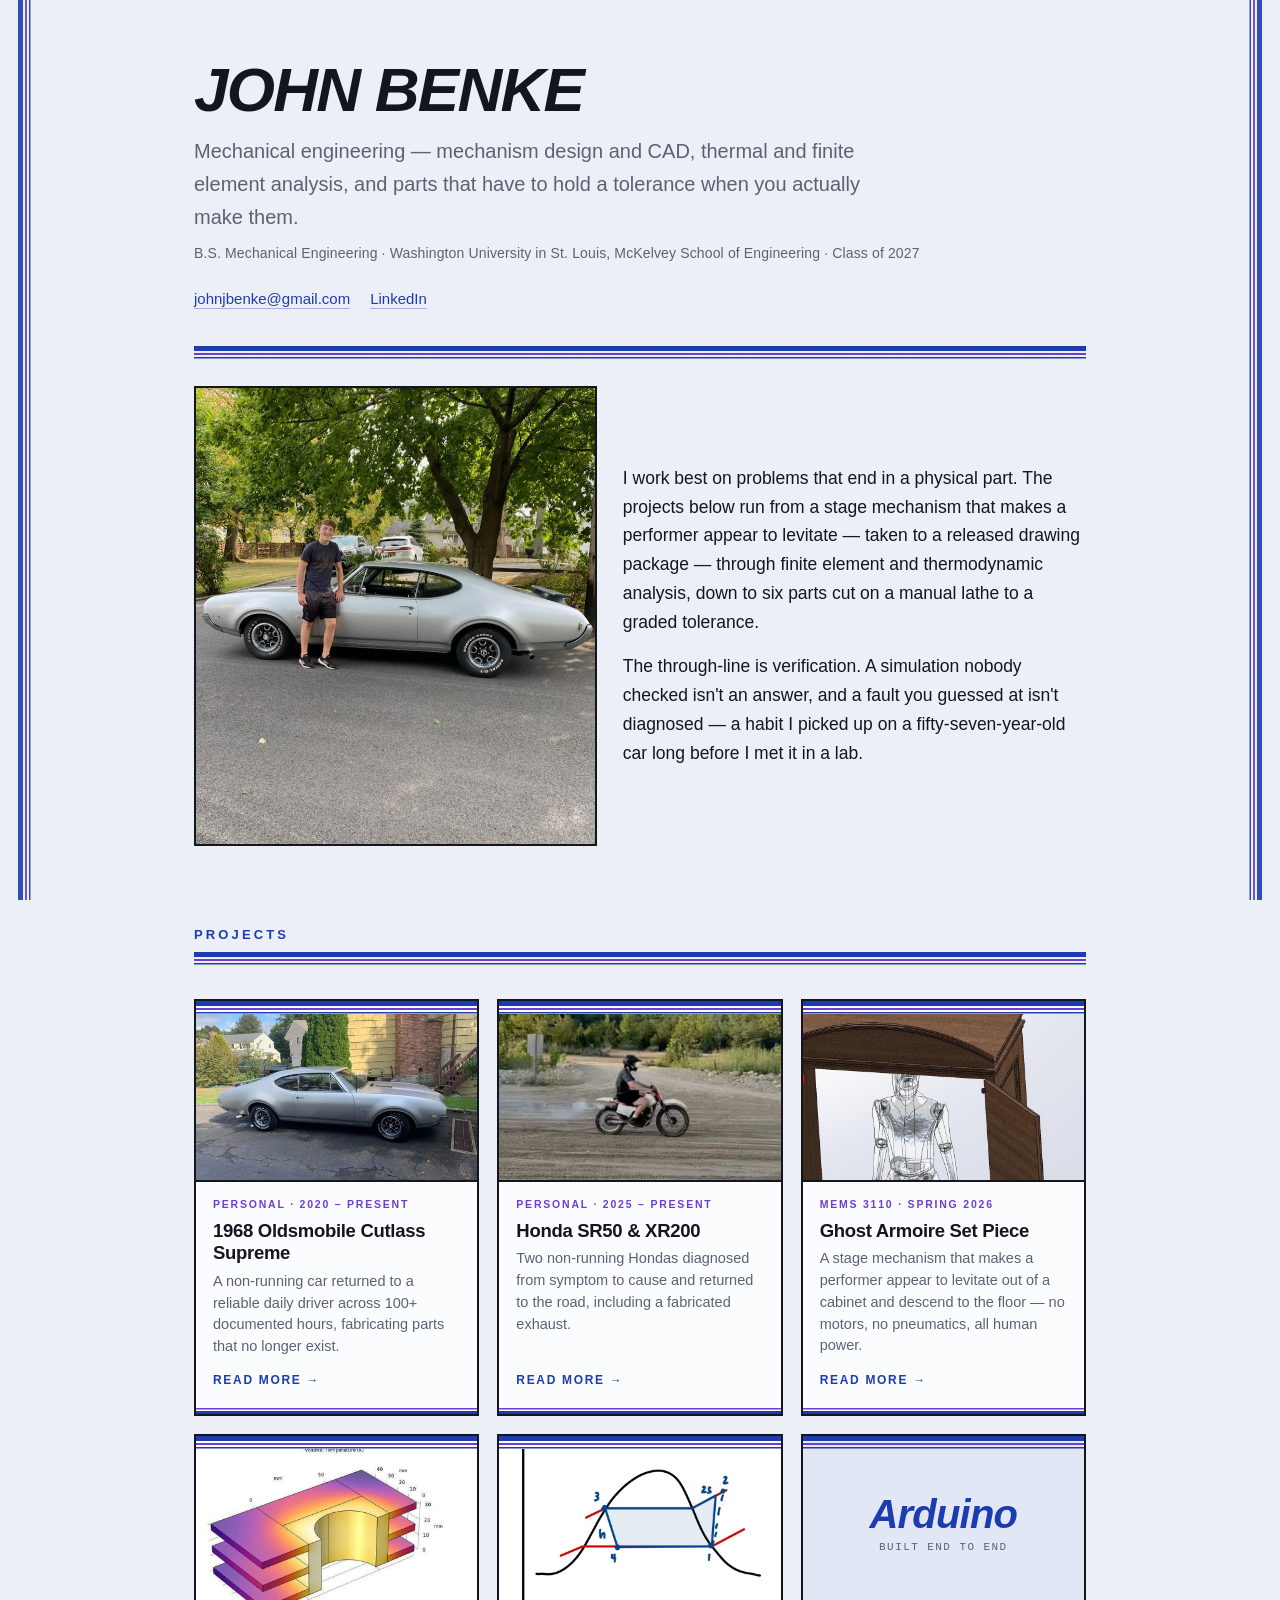
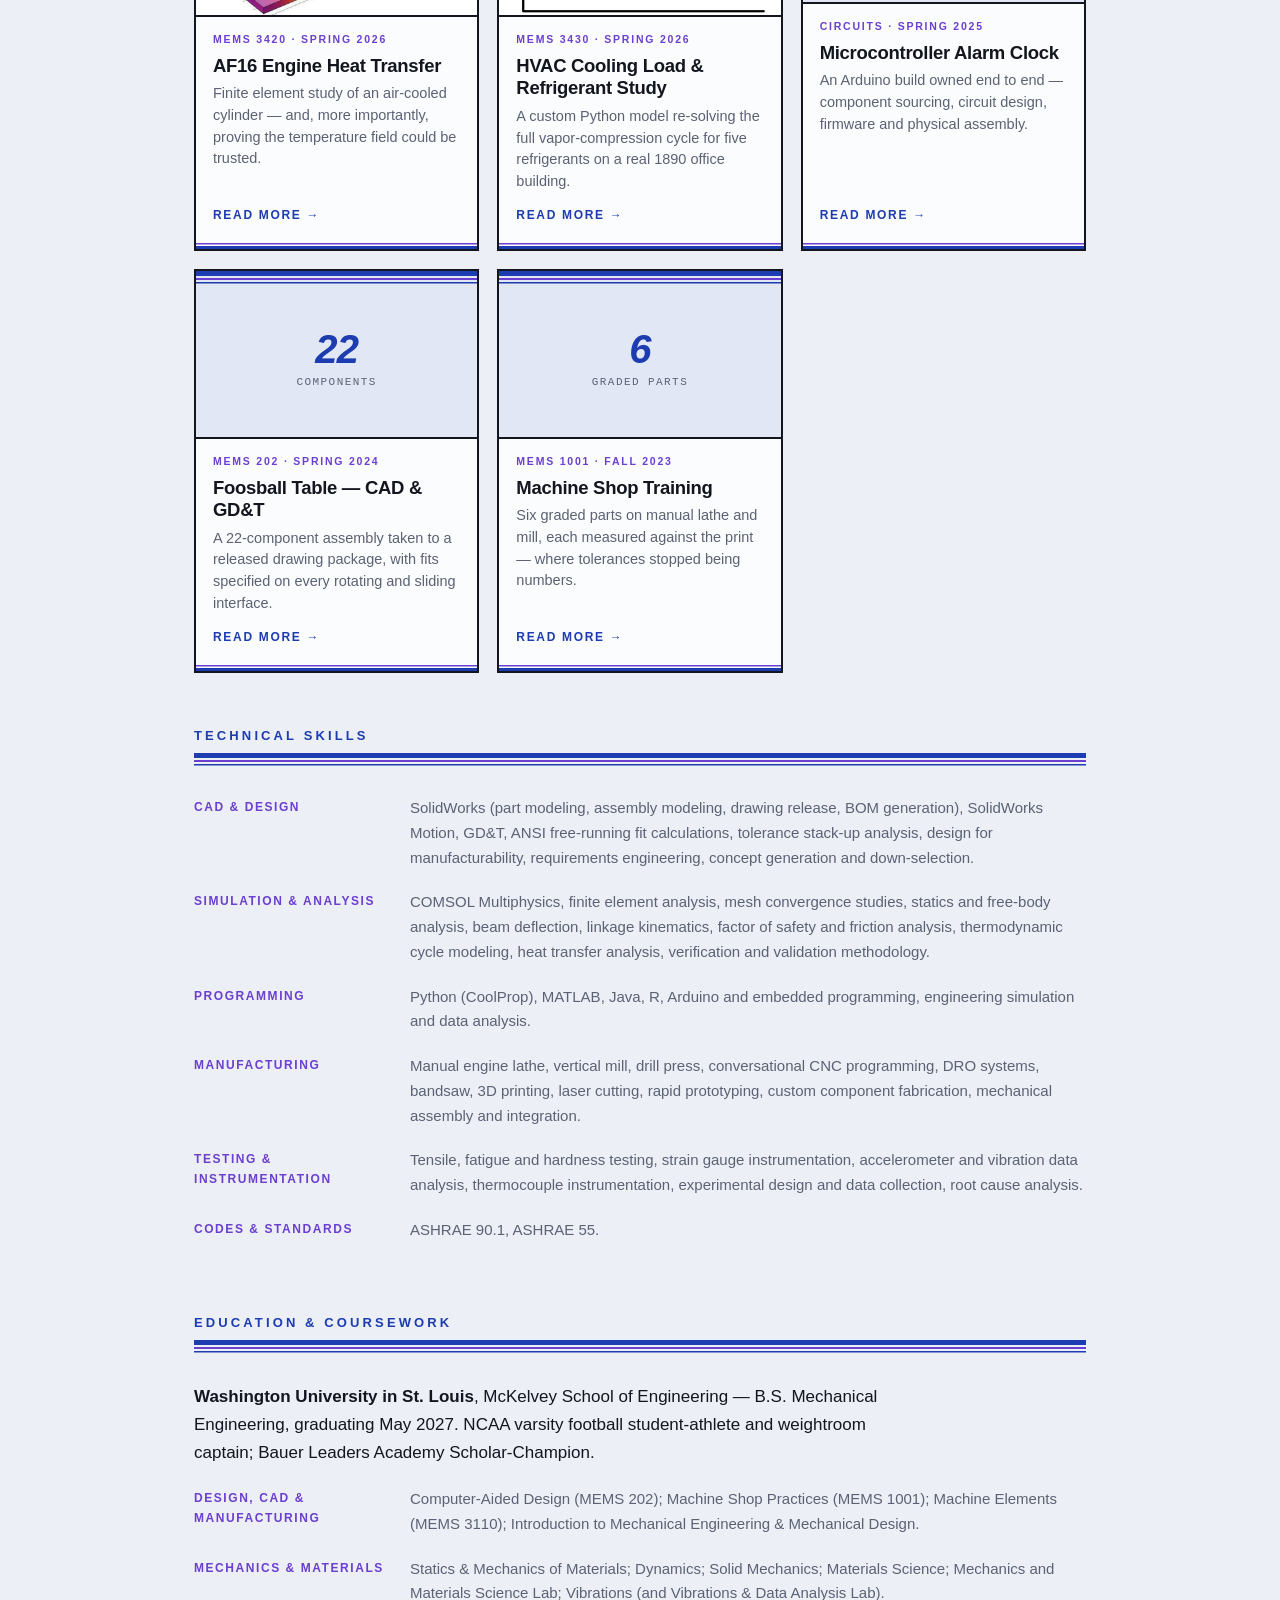
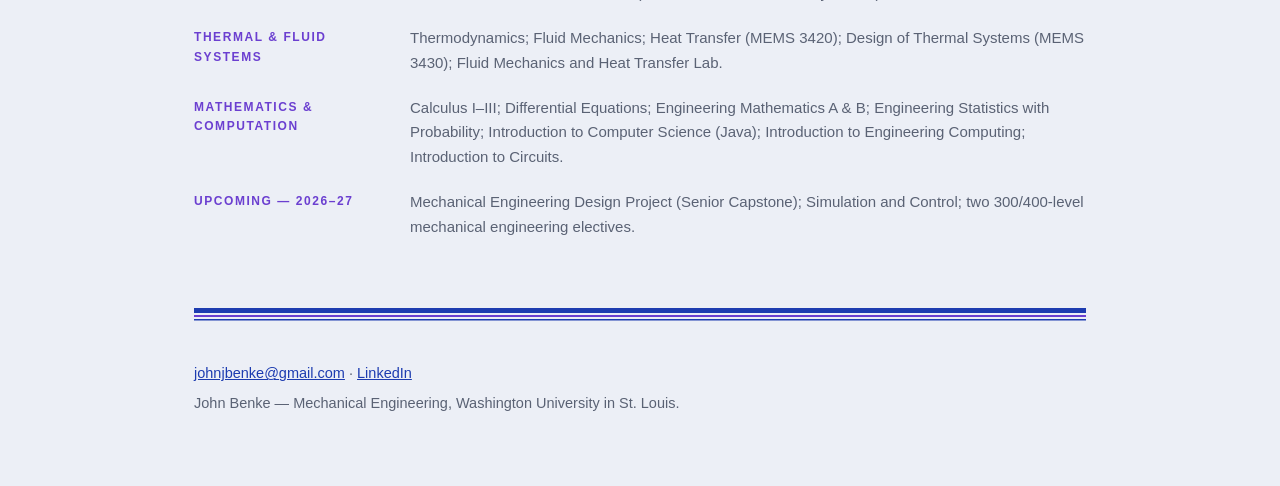
==== index.html @ d6e6c99c "More pinstriping Extends the coach line from a few dividers to the organising grammar of the whole p" ====
<!DOCTYPE html>
<html lang="en">
<head>
<meta charset="utf-8">
<meta name="viewport" content="width=device-width, initial-scale=1">
<title>John Benke — Mechanical Engineering Portfolio</title>
<meta name="description" content="Mechanical engineering portfolio of John Benke, Washington University in St. Louis '27 — mechanism design and SolidWorks, finite element and thermal analysis, machining, and vehicle restoration.">
<meta property="og:title" content="John Benke — Mechanical Engineering Portfolio">
<meta property="og:description" content="Mechanical engineering portfolio of John Benke, Washington University in St. Louis '27 — mechanism design and SolidWorks, finite element and thermal analysis, machining, and vehicle restoration.">
<meta property="og:type" content="website">
<meta property="og:url" content="https://johnbenke.github.io/">
<meta property="og:image" content="https://johnbenke.github.io/images/hero-cutlass.jpg">
<link rel="stylesheet" href="style.css">
</head>
<body>
<div class="sidepin l" aria-hidden="true"></div>
<div class="sidepin r" aria-hidden="true"></div>
<div class="wrap">
  <header class="masthead">
    <h1>John Benke</h1>
    <p class="sub">Mechanical engineering — mechanism design and CAD, thermal and finite element analysis, and parts that have to hold a tolerance when you actually make them.</p>
    <p class="school">B.S. Mechanical Engineering · Washington University in St. Louis, McKelvey School of Engineering · Class of 2027</p>
    <ul class="contact">
      <li><a href="mailto:johnjbenke@gmail.com">johnjbenke@gmail.com</a></li>
      <li><a href="https://www.linkedin.com/in/john-benke">LinkedIn</a></li>
    </ul>

    <div class="hero">
      <img src="images/hero-cutlass.jpg" alt="John Benke with the 1968 Oldsmobile Cutlass Supreme he restored">
      <div>
        <p>I work best on problems that end in a physical part. The projects
        below run from a stage mechanism that makes a performer appear to
        levitate — taken to a released drawing package — through finite element
        and thermodynamic analysis, down to six parts cut on a manual lathe to a
        graded tolerance.</p>
        <p>The through-line is verification. A simulation nobody checked isn't
        an answer, and a fault you guessed at isn't diagnosed — a habit I picked
        up on a fifty-seven-year-old car long before I met it in a lab.</p>
      </div>
    </div>
  </header>

  <section id="projects">
    <h2>Projects</h2>
    <ul class="cards">
      <li><a class="card" href="cutlass.html">
        <img class="thumb" src="images/cutlass-full.jpg" alt="" loading="lazy">
        <div class="body">
          <p class="kicker">Personal · 2020 – present</p>
          <h3>1968 Oldsmobile Cutlass Supreme</h3>
          <p>A non-running car returned to a reliable daily driver across 100+ documented hours, fabricating parts that no longer exist.</p>
          <p class="more">Read more →</p>
        </div>
      </a></li>
      <li><a class="card" href="motorcycles.html">
        <img class="thumb" src="images/thumb-motorcycles.jpg" alt="" loading="lazy">
        <div class="body">
          <p class="kicker">Personal · 2025 – present</p>
          <h3>Honda SR50 &amp; XR200</h3>
          <p>Two non-running Hondas diagnosed from symptom to cause and returned to the road, including a fabricated exhaust.</p>
          <p class="more">Read more →</p>
        </div>
      </a></li>
      <li><a class="card" href="gasp.html">
        <img class="thumb" src="images/thumb-gasp.jpg" alt="" loading="lazy">
        <div class="body">
          <p class="kicker">MEMS 3110 · Spring 2026</p>
          <h3>Ghost Armoire Set Piece</h3>
          <p>A stage mechanism that makes a performer appear to levitate out of a cabinet and descend to the floor — no motors, no pneumatics, all human power.</p>
          <p class="more">Read more →</p>
        </div>
      </a></li>
      <li><a class="card" href="comsol.html">
        <img class="thumb" src="images/thumb-comsol.jpg" alt="" loading="lazy">
        <div class="body">
          <p class="kicker">MEMS 3420 · Spring 2026</p>
          <h3>AF16 Engine Heat Transfer</h3>
          <p>Finite element study of an air-cooled cylinder — and, more importantly, proving the temperature field could be trusted.</p>
          <p class="more">Read more →</p>
        </div>
      </a></li>
      <li><a class="card" href="hvac.html">
        <img class="thumb" src="images/thumb-hvac.jpg" alt="" loading="lazy">
        <div class="body">
          <p class="kicker">MEMS 3430 · Spring 2026</p>
          <h3>HVAC Cooling Load &amp; Refrigerant Study</h3>
          <p>A custom Python model re-solving the full vapor-compression cycle for five refrigerants on a real 1890 office building.</p>
          <p class="more">Read more →</p>
        </div>
      </a></li>
      <li><a class="card" href="alarm-clock.html">
        <div class="stat"><b>Arduino</b><span>built end to end</span></div>
        <div class="body">
          <p class="kicker">Circuits · Spring 2025</p>
          <h3>Microcontroller Alarm Clock</h3>
          <p>An Arduino build owned end to end — component sourcing, circuit design, firmware and physical assembly.</p>
          <p class="more">Read more →</p>
        </div>
      </a></li>
      <li><a class="card" href="foosball.html">
        <div class="stat"><b>22</b><span>components</span></div>
        <div class="body">
          <p class="kicker">MEMS 202 · Spring 2024</p>
          <h3>Foosball Table — CAD &amp; GD&amp;T</h3>
          <p>A 22-component assembly taken to a released drawing package, with fits specified on every rotating and sliding interface.</p>
          <p class="more">Read more →</p>
        </div>
      </a></li>
      <li><a class="card" href="machine-shop.html">
        <div class="stat"><b>6</b><span>graded parts</span></div>
        <div class="body">
          <p class="kicker">MEMS 1001 · Fall 2023</p>
          <h3>Machine Shop Training</h3>
          <p>Six graded parts on manual lathe and mill, each measured against the print — where tolerances stopped being numbers.</p>
          <p class="more">Read more →</p>
        </div>
      </a></li>
    </ul>
  </section>
<section id="skills">
    <h2>Technical Skills</h2>
    <dl class="rows">
      <div class="row">
        <dt>CAD &amp; Design</dt>
        <dd>SolidWorks (part modeling, assembly modeling, drawing release, BOM generation),
        SolidWorks Motion, GD&amp;T, ANSI free-running fit calculations, tolerance stack-up
        analysis, design for manufacturability, requirements engineering, concept generation
        and down-selection.</dd>
      </div>
      <div class="row">
        <dt>Simulation &amp; Analysis</dt>
        <dd>COMSOL Multiphysics, finite element analysis, mesh convergence studies, statics
        and free-body analysis, beam deflection, linkage kinematics, factor of safety and
        friction analysis, thermodynamic cycle modeling, heat transfer analysis, verification
        and validation methodology.</dd>
      </div>
      <div class="row">
        <dt>Programming</dt>
        <dd>Python (CoolProp), MATLAB, Java, R, Arduino and embedded programming, engineering
        simulation and data analysis.</dd>
      </div>
      <div class="row">
        <dt>Manufacturing</dt>
        <dd>Manual engine lathe, vertical mill, drill press, conversational CNC programming,
        DRO systems, bandsaw, 3D printing, laser cutting, rapid prototyping, custom component
        fabrication, mechanical assembly and integration.</dd>
      </div>
      <div class="row">
        <dt>Testing &amp; Instrumentation</dt>
        <dd>Tensile, fatigue and hardness testing, strain gauge instrumentation, accelerometer
        and vibration data analysis, thermocouple instrumentation, experimental design and data
        collection, root cause analysis.</dd>
      </div>
      <div class="row">
        <dt>Codes &amp; Standards</dt>
        <dd>ASHRAE 90.1, ASHRAE 55.</dd>
      </div>
    </dl>
  </section><section id="education">
    <h2>Education &amp; Coursework</h2>
    <p class="overview"><strong>Washington University in St. Louis</strong>, McKelvey School of
    Engineering — B.S. Mechanical Engineering, graduating May 2027. NCAA varsity football
    student-athlete and weightroom captain; Bauer Leaders Academy Scholar-Champion.</p>
    <dl class="rows">
      <div class="row">
        <dt>Design, CAD &amp; Manufacturing</dt>
        <dd>Computer-Aided Design (MEMS 202); Machine Shop Practices (MEMS 1001); Machine
        Elements (MEMS 3110); Introduction to Mechanical Engineering &amp; Mechanical Design.</dd>
      </div>
      <div class="row">
        <dt>Mechanics &amp; Materials</dt>
        <dd>Statics &amp; Mechanics of Materials; Dynamics; Solid Mechanics; Materials Science;
        Mechanics and Materials Science Lab; Vibrations (and Vibrations &amp; Data Analysis Lab).</dd>
      </div>
      <div class="row">
        <dt>Thermal &amp; Fluid Systems</dt>
        <dd>Thermodynamics; Fluid Mechanics; Heat Transfer (MEMS 3420); Design of Thermal
        Systems (MEMS 3430); Fluid Mechanics and Heat Transfer Lab.</dd>
      </div>
      <div class="row">
        <dt>Mathematics &amp; Computation</dt>
        <dd>Calculus I–III; Differential Equations; Engineering Mathematics A &amp; B;
        Engineering Statistics with Probability; Introduction to Computer Science (Java);
        Introduction to Engineering Computing; Introduction to Circuits.</dd>
      </div>
      <div class="row">
        <dt>Upcoming — 2026–27</dt>
        <dd>Mechanical Engineering Design Project (Senior Capstone); Simulation and Control;
        two 300/400-level mechanical engineering electives.</dd>
      </div>
    </dl>
  </section>
  <footer>
    <p><a href="mailto:johnjbenke@gmail.com">johnjbenke@gmail.com</a> · <a href="https://www.linkedin.com/in/john-benke">LinkedIn</a></p>
    <p>John Benke — Mechanical Engineering, Washington University in St. Louis.</p>
  </footer>
</div>

<script>
// If an image is missing, drop its figure rather than showing a broken frame.
document.querySelectorAll('figure img').forEach(function (img) {
  img.addEventListener('error', function () {
    var fig = img.closest('figure');
    if (fig) fig.remove();
  });
});
</script>
</body>
</html>
---- style.css ----
:root{
    --bg:#eceff6; --panel:#fbfcfe; --ink:#13161f; --muted:#5a6274;
    --line:#c9d0e0; --rule:#13161f;
    --accent:#1d3cb0;        /* pinstripe blue  */
    --blue:#6b3fd0;          /* violet          */
    --gold:#8fa4e0;          /* ice hairline    */
    --accent-soft:#e2e7f6;
    --serif:Georgia,"Iowan Old Style","Palatino Linotype",serif;
    --mono:ui-monospace,SFMono-Regular,Menlo,Consolas,"Courier New",monospace;
    --sans:"Helvetica Neue",Helvetica,Arial,sans-serif;
  }
  @media (prefers-color-scheme:dark){
    :root{
      --bg:#0e1017; --panel:#161923; --ink:#e7eaf4; --muted:#919ab0;
      --line:#282e3d; --rule:#e7eaf4;
      --accent:#6f8cff; --blue:#a880ff; --gold:#5470b8; --accent-soft:#191e2e;
    }
  }
  /* A hand-laid coach line: heavy stroke over a gold hairline. */
  .pin, h2::after, .hero::before, footer::before, .nextprev::before, .card::before{
    background:
      linear-gradient(var(--accent),var(--accent)) 0 0/100% 5px no-repeat,
      linear-gradient(var(--blue),var(--blue))     0 7px/100% 2px no-repeat,
      linear-gradient(var(--accent),var(--accent)) 0 11px/100% 1.5px no-repeat;
  }
  *{box-sizing:border-box}
  html{-webkit-text-size-adjust:100%; scroll-behavior:smooth}
  body{
    margin:0; background:var(--bg); color:var(--ink);
    font:17px/1.65 -apple-system,BlinkMacSystemFont,"Segoe UI",Inter,Helvetica,Arial,sans-serif;
    -webkit-font-smoothing:antialiased;
  }
  /* Paper grain. Fixed overlay so it never scrolls against the content. */
  body::before{
    content:""; position:fixed; inset:0; z-index:0; pointer-events:none; opacity:.14;
    background-image:url("data:image/svg+xml,%3Csvg xmlns='http://www.w3.org/2000/svg' width='160' height='160'%3E%3Cfilter id='n'%3E%3CfeTurbulence type='fractalNoise' baseFrequency='0.9' numOctaves='4'/%3E%3C/filter%3E%3Crect width='100%25' height='100%25' filter='url(%23n)' opacity='0.055'/%3E%3C/svg%3E");
  }
  @media (prefers-color-scheme:dark){ body::before{opacity:.12} }
  .wrap{position:relative; z-index:1}
  .wrap{max-width:940px; margin:0 auto; padding:0 24px}
  a{color:var(--accent)}

  /* ---------- masthead ---------- */
  .masthead{padding:60px 0 34px}
  .hero{position:relative}
  .masthead .hero{border-top:0; padding-top:40px}
  .masthead .hero::before{content:""; position:absolute; left:0; right:0; top:0; height:13px}
  h1{
    font-family:var(--sans); font-style:italic; font-weight:800;
    font-size:clamp(36px,7vw,62px); line-height:.98; margin:0 0 14px;
    letter-spacing:-.028em; text-transform:uppercase; color:var(--ink);
  }
  .sub{font-size:clamp(17px,2.3vw,20px); color:var(--muted); margin:0 0 8px; max-width:36em}
  .school{font-size:14px; color:var(--muted); margin:0 0 22px; letter-spacing:.01em}
  .contact{list-style:none; display:flex; flex-wrap:wrap; gap:9px 20px; padding:0; margin:0; font-size:15px}
  .contact a{text-decoration:none; border-bottom:1px solid color-mix(in srgb,var(--accent) 35%,transparent); padding-bottom:1px}
  .contact a:hover{border-bottom-color:var(--accent)}

  /* ---------- drawing-sheet title block ---------- */
  .titleblock{
    display:grid; grid-template-columns:repeat(auto-fit,minmax(165px,1fr));
    margin:0 0 22px; border:1.5px solid var(--rule); background:var(--panel);
  }
  .titleblock > div{padding:8px 12px 9px; border-right:1px solid var(--line)}
  .titleblock > div:last-child{border-right:0}
  @media (max-width:620px){
    .titleblock > div{border-right:0; border-bottom:1px solid var(--line)}
    .titleblock > div:last-child{border-bottom:0}
  }
  .titleblock dt{
    font-family:var(--mono); font-size:9.5px; letter-spacing:.16em; text-transform:uppercase;
    color:var(--muted); margin:0 0 3px;
  }
  .titleblock dd{margin:0; font-family:var(--mono); font-size:13px; line-height:1.35; color:var(--ink)}

  /* ---------- hero ---------- */
  .hero{margin:34px 0 0; display:grid; grid-template-columns:minmax(0,1fr) minmax(0,1.15fr); gap:26px; align-items:center}
  @media (max-width:700px){ .hero{grid-template-columns:1fr} }
  .hero img{display:block; width:100%; height:auto; max-height:460px; object-fit:cover; object-position:50% 42%; border-radius:0; border:2px solid var(--ink)}
  .hero p{margin:0 0 15px; font-size:17.5px}
  .hero p:last-child{margin-bottom:0}

  /* ---------- nav ---------- */
  nav{
    position:sticky; top:0; z-index:5; margin-top:40px;
    background:var(--bg);
    border-top:1px solid var(--line); border-bottom:1px solid var(--line);
  }
  nav ul{list-style:none; display:flex; flex-wrap:wrap; gap:6px 22px; margin:0 auto; padding:12px 24px; max-width:940px; font-size:14px}
  nav a{color:var(--muted); text-decoration:none}
  nav a:hover{color:var(--accent)}

  /* ---------- sections ---------- */
  section{padding:44px 0 8px; scroll-margin-top:56px}
  h2{
    font-family:var(--sans); font-size:13px; letter-spacing:.24em; text-transform:uppercase;
    color:var(--accent); font-weight:800; margin:0 0 30px; padding-bottom:20px; position:relative;
  }
  h2::after{content:""; position:absolute; left:0; right:0; bottom:0; height:13px}
  article{padding-bottom:46px; margin-bottom:44px; border-bottom:1px solid var(--line)}
  section:last-of-type article:last-child, article.last{border-bottom:0; margin-bottom:0}
  h3{font-family:var(--sans); font-size:25px; line-height:1.2; margin:0 0 5px; letter-spacing:-.018em; font-weight:800}
  .meta{font-size:14px; color:var(--muted); margin:0 0 16px}
  .overview{margin:0 0 20px; max-width:41em}

  h4{
    font-family:var(--sans); font-size:11px; letter-spacing:.19em; text-transform:uppercase;
    color:var(--accent); font-weight:800; margin:28px 0 9px;
  }
  ul.pts{margin:0; padding-left:20px; max-width:41em}
  ul.pts li{margin-bottom:8px}
  ul.pts li::marker{color:var(--muted)}

  /* ---------- metrics ---------- */
  .metrics{
    list-style:none; display:flex; flex-wrap:wrap; gap:10px; padding:0; margin:20px 0 0;
  }
  .metrics li:nth-child(even){border-left-color:var(--blue)}
  .metrics li:nth-child(even) b{color:var(--blue)}
  .metrics li{
    background:var(--panel); border:2px solid var(--ink); border-left:7px solid var(--accent);
    border-radius:0; padding:9px 14px; min-width:118px;
  }
  .metrics b{display:block; color:var(--accent); font-family:var(--mono); font-size:18px; font-weight:600; letter-spacing:-.02em; line-height:1.24}
  .metrics span{display:block; font-family:var(--mono); font-size:10.5px; letter-spacing:.09em; text-transform:uppercase; color:var(--muted); margin-top:4px}

  /* ---------- skills chips ---------- */
  .tools{list-style:none; display:flex; flex-wrap:wrap; gap:7px; padding:0; margin:22px 0 0}
  .tools li{
    font-size:12.5px; color:var(--blue); background:var(--panel); font-weight:600;
    border:1.5px solid var(--blue); border-radius:999px; padding:3px 12px;
  }

  /* ---------- figures ---------- */
  .grid{display:grid; gap:14px; grid-template-columns:repeat(auto-fit,minmax(230px,1fr)); margin:26px 0 0}
  .grid figure{margin:0}
  figure img{display:block; width:100%; height:250px; object-fit:cover; border-radius:0; border:2px solid var(--ink); background:var(--panel)}
  /* Drawings, plots and renders must not be cropped — show the whole sheet. */
  .grid.tech figure img{height:290px; object-fit:contain; background:#fff; padding:8px}
  figcaption{font-size:13px; color:var(--muted); margin-top:8px; line-height:1.45; border-left:3px solid var(--gold); padding-left:9px}

  /* ---------- data tables ---------- */
  .tw{overflow-x:auto; margin:22px 0 0; -webkit-overflow-scrolling:touch}
  table{border-collapse:collapse; font-size:14.5px; min-width:420px}
  th,td{text-align:right; padding:7px 14px 7px 0; border-bottom:1px solid var(--line); white-space:nowrap}
  th:first-child,td:first-child{text-align:left}
  thead tr{border-bottom:2px solid var(--ink)}
  thead th{font-family:var(--sans); font-size:10.5px; letter-spacing:.14em; text-transform:uppercase; color:var(--blue); font-weight:800}
  tbody tr.best td{color:var(--accent); font-weight:700}
  table caption{caption-side:bottom; text-align:left; font-size:13px; color:var(--muted); padding-top:9px}

  /* ---------- code ---------- */
  pre{
    overflow-x:auto; margin:22px 0 0; padding:16px 18px; border-radius:0;
    background:var(--panel); border:2px solid var(--ink); border-left:7px solid var(--blue);
    font:13px/1.6 ui-monospace,SFMono-Regular,Menlo,Consolas,monospace;
  }
  pre .c{color:var(--muted)}

  /* ---------- skills / coursework blocks ---------- */
  .rows{display:grid; gap:20px}
  .row{display:grid; grid-template-columns:190px 1fr; gap:6px 26px}
  @media (max-width:640px){ .row{grid-template-columns:1fr} }
  .row dt{font-family:var(--sans); font-size:12px; letter-spacing:.13em; text-transform:uppercase; font-weight:800; color:var(--blue); padding-top:2px}
  .row dd{margin:0; color:var(--muted); font-size:15px}

  footer{position:relative; padding:54px 0 64px; border-top:0; color:var(--muted); font-size:14.5px; margin-top:44px}
  footer::before{content:""; position:absolute; left:0; right:0; top:0; height:13px}
  footer p{margin:0 0 6px}

  /* ================= project card grid (home) ================= */
  .cards{
    list-style:none; padding:0; margin:34px 0 0; display:grid; gap:18px;
    grid-template-columns:repeat(auto-fill,minmax(255px,1fr));
  }
  .cards li{margin:0}
  .card{
    display:flex; flex-direction:column; height:100%; text-decoration:none; color:inherit;
    border:2px solid var(--ink); border-radius:0; overflow:hidden; background:var(--panel);
    transition:border-color .15s ease, transform .15s ease, box-shadow .15s ease;
  }
  .card:hover,.card:focus-visible{
    border-color:var(--blue); transform:translateY(-3px);
    box-shadow:0 6px 20px rgba(0,0,0,.07);
  }
  @media (prefers-color-scheme:dark){
    .card:hover,.card:focus-visible{box-shadow:0 6px 22px rgba(0,0,0,.45)}
  }
  .card .thumb{
    height:168px; width:100%; object-fit:cover; display:block;
    border-bottom:2px solid var(--ink); background:#fff; margin-top:13px;
  }
  .card .thumb.fit{object-fit:contain; padding:10px}
  /* Typographic tile for projects with no photograph yet. */
  .card .stat{
    height:168px; display:flex; flex-direction:column; align-items:center; justify-content:center;
    gap:4px; border-bottom:2px solid var(--ink); background:var(--accent-soft); text-align:center; padding:27px 14px 14px;
  }
  .card .stat b{font-family:var(--sans); font-style:italic; font-size:40px; font-weight:800; letter-spacing:-.02em; line-height:1; color:var(--accent)}
  .card .stat span{font-family:var(--mono); font-size:11px; letter-spacing:.13em; text-transform:uppercase; color:var(--muted)}
  .card .body{padding:15px 17px 18px; display:flex; flex-direction:column; flex:1}
  .card h3{font-family:var(--sans); font-size:18.5px; line-height:1.22; margin:0 0 6px; letter-spacing:-.016em; font-weight:800}
  .card p{margin:0; font-size:14.5px; color:var(--muted); line-height:1.5}
  .card .kicker{
    font-family:var(--sans); font-size:10.5px; letter-spacing:.17em; text-transform:uppercase;
    color:var(--blue); margin:0 0 7px; font-weight:800;
  }
  .card{position:relative}
  .card::before{content:""; position:absolute; left:0; right:0; top:0; height:13px; z-index:3}
  .card:hover::before,.card:focus-visible::before{
    background:
      linear-gradient(var(--blue),var(--blue))     0 0/100% 5px no-repeat,
      linear-gradient(var(--accent),var(--accent)) 0 7px/100% 2px no-repeat,
      linear-gradient(var(--blue),var(--blue))     0 11px/100% 1.5px no-repeat;
  }
  .card .more{margin-top:auto; padding-top:13px; font-family:var(--sans); font-size:12px; letter-spacing:.14em; text-transform:uppercase; color:var(--accent); font-weight:800}

  /* ================= project page chrome ================= */
  .back{
    display:inline-block; margin:30px 0 0; font-family:var(--sans); font-size:12px;
    letter-spacing:.15em; text-transform:uppercase; font-weight:800;
    text-decoration:none; color:var(--accent);
  }
  .back:hover{color:var(--accent)}
  .phead{padding:16px 0 4px}
  .phead h1{font-size:clamp(28px,4.6vw,44px); line-height:1.02; margin:0 0 10px}
  .phead{border-bottom:0; padding-bottom:6px}
  .phead .meta{font-size:14.5px; margin:0}
  .pbody{padding:26px 0 10px}
  .pbody article{border-bottom:0; margin-bottom:0; padding-bottom:0}
  .nextprev{
    display:flex; flex-wrap:wrap; gap:14px 26px; justify-content:space-between;
    border-top:0; margin-top:44px; padding-top:36px; font-size:14.5px; position:relative;
  }
  .nextprev::before{content:""; position:absolute; left:0; right:0; top:0; height:13px}
  .nextprev a{text-decoration:none; font-family:var(--sans); font-size:12px; letter-spacing:.12em; text-transform:uppercase; font-weight:800}
  .nextprev span{color:var(--muted)}

  /* ================= additional pinstriping ================= */

  /* Body-side coach lines running the full height of the page, like the
     stripes down the flanks of a car. Hidden on narrow screens. */
  .sidepin{
    position:fixed; top:0; bottom:0; width:13px; z-index:4; pointer-events:none;
    background:
      linear-gradient(var(--accent),var(--accent)) 0 0/5px 100% no-repeat,
      linear-gradient(var(--blue),var(--blue))     7px 0/2px 100% no-repeat,
      linear-gradient(var(--accent),var(--accent)) 11px 0/1.5px 100% no-repeat;
    opacity:.9;
  }
  .sidepin.l{left:18px}
  .sidepin.r{right:18px; transform:scaleX(-1)}
  @media (max-width:1080px){ .sidepin{display:none} }

  /* Every subsection label trails a coach line out to the margin. */
  h4{display:flex; align-items:center; gap:14px}
  h4::after{
    content:""; flex:1; height:6px;
    background:
      linear-gradient(var(--accent),var(--accent)) 0 0/100% 2.5px no-repeat,
      linear-gradient(var(--blue),var(--blue))     0 4px/100% 1.5px no-repeat;
  }

  /* Cards get a closing line at the foot as well as the stripe up top. */
  .card{padding-bottom:7px}
  .card::after{
    content:""; position:absolute; left:0; right:0; bottom:0; height:7px;
    background:
      linear-gradient(var(--blue),var(--blue))     0 1.5px/100% 1.5px no-repeat,
      linear-gradient(var(--accent),var(--accent)) 0 4px/100% 3px no-repeat;
  }
  .card:hover::after,.card:focus-visible::after{
    background:
      linear-gradient(var(--accent),var(--accent)) 0 1.5px/100% 1.5px no-repeat,
      linear-gradient(var(--blue),var(--blue))     0 4px/100% 3px no-repeat;
  }

  /* Two-tone edge on readouts and code, instead of one flat bar. */
  .metrics li{
    border-left:0 !important;
    padding-left:20px;
    background-image:
      linear-gradient(var(--accent),var(--accent)),
      linear-gradient(var(--blue),var(--blue));
    background-size:5px 100%, 2px 100%;
    background-position:0 0, 7px 0;
    background-repeat:no-repeat;
  }
  .metrics li:nth-child(even){
    background-image:
      linear-gradient(var(--blue),var(--blue)),
      linear-gradient(var(--accent),var(--accent));
  }
  pre{
    border-left:0; padding-left:26px;
    background-image:
      linear-gradient(var(--accent),var(--accent)),
      linear-gradient(var(--blue),var(--blue));
    background-size:5px 100%, 2px 100%;
    background-position:0 0, 7px 0;
    background-repeat:no-repeat;
  }

  /* Figure captions: the gold rule becomes a two-tone coach line. */
  figcaption{
    border-left:0; padding-left:13px;
    background:
      linear-gradient(var(--accent),var(--accent)) 0 0/3px 100% no-repeat,
      linear-gradient(var(--blue),var(--blue))     5px 0/1.5px 100% no-repeat;
  }

  /* Table headers sit over a coach line rather than a plain rule. */
  .tw table{border-collapse:separate; border-spacing:0}
  thead tr{border-bottom:0}
  thead th{
    padding-bottom:13px;
    background:
      linear-gradient(var(--accent),var(--accent)) 0 100%/100% 3px no-repeat,
      linear-gradient(var(--blue),var(--blue))     0 calc(100% - 5px)/100% 1.5px no-repeat;
  }
  tbody td{border-bottom:1px solid var(--line)}
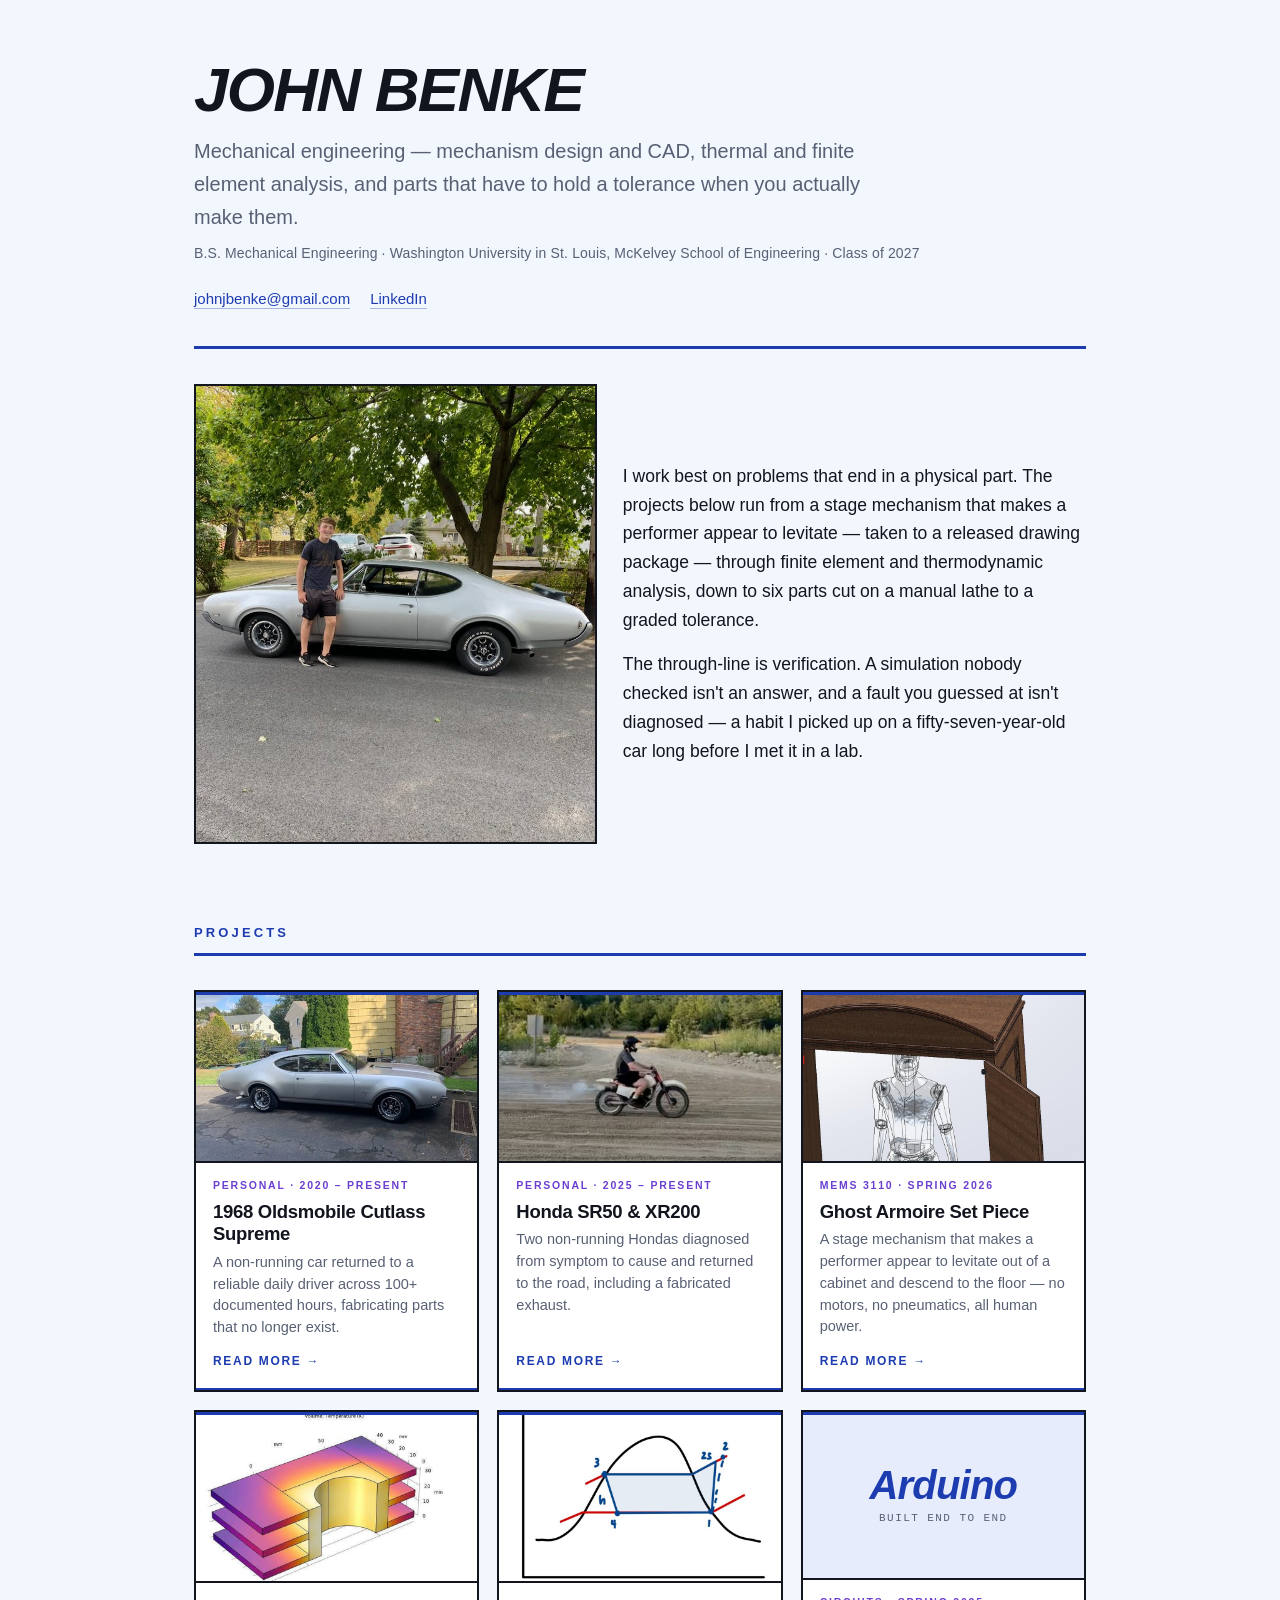
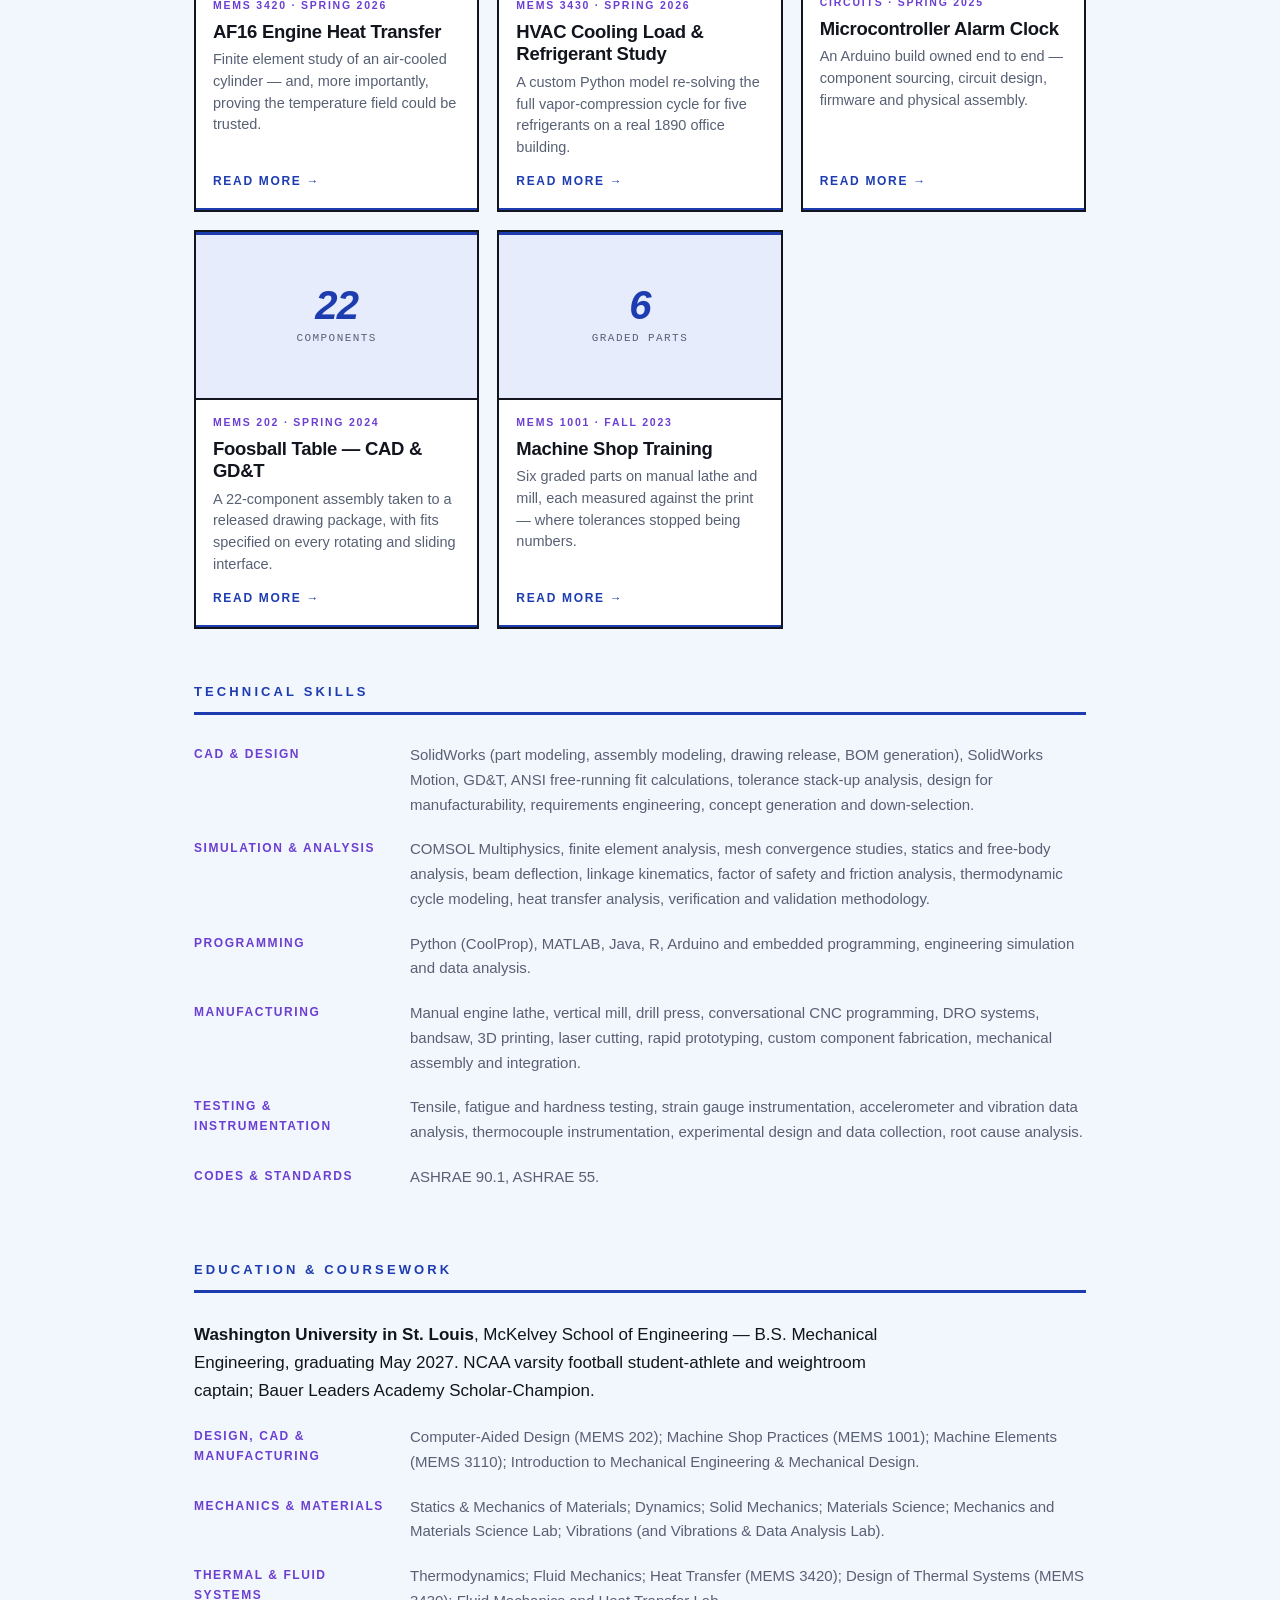
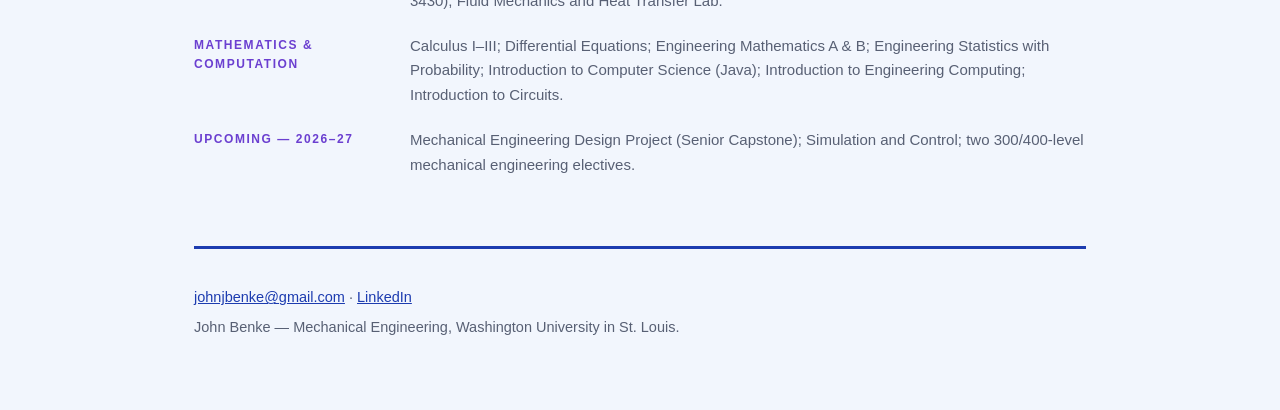
==== commit 08c00f86: "Remove decorative pinstriping Drops the SVG flourish artwork and the fixed body-side stripes. The ma" ====
--- a/index.html
+++ b/index.html
@@ -13,8 +13,6 @@
 <link rel="stylesheet" href="style.css">
 </head>
 <body>
-<div class="sidepin l" aria-hidden="true"></div>
-<div class="sidepin r" aria-hidden="true"></div>
 <div class="wrap">
   <header class="masthead">
     <h1>John Benke</h1>
--- a/style.css
+++ b/style.css
@@ -1,11 +1,11 @@
 
   :root{
-    --bg:#eceff6; --panel:#fbfcfe; --ink:#13161f; --muted:#5a6274;
-    --line:#c9d0e0; --rule:#13161f;
+    --bg:#f2f6fd; --panel:#ffffff; --ink:#12151e; --muted:#586074;
+    --line:#d4dcee; --rule:#12151e;
     --accent:#1d3cb0;        /* pinstripe blue  */
     --blue:#6b3fd0;          /* violet          */
     --gold:#8fa4e0;          /* ice hairline    */
-    --accent-soft:#e2e7f6;
+    --accent-soft:#e6ecfb;
     --serif:Georgia,"Iowan Old Style","Palatino Linotype",serif;
     --mono:ui-monospace,SFMono-Regular,Menlo,Consolas,"Courier New",monospace;
     --sans:"Helvetica Neue",Helvetica,Arial,sans-serif;
@@ -18,12 +18,7 @@
     }
   }
   /* A hand-laid coach line: heavy stroke over a gold hairline. */
-  .pin, h2::after, .hero::before, footer::before, .nextprev::before, .card::before{
-    background:
-      linear-gradient(var(--accent),var(--accent)) 0 0/100% 5px no-repeat,
-      linear-gradient(var(--blue),var(--blue))     0 7px/100% 2px no-repeat,
-      linear-gradient(var(--accent),var(--accent)) 0 11px/100% 1.5px no-repeat;
-  }
+  .pin, h2::after, .nextprev::before, .card::before{background:var(--accent)}
   *{box-sizing:border-box}
   html{-webkit-text-size-adjust:100%; scroll-behavior:smooth}
   body{
@@ -33,10 +28,10 @@
   }
   /* Paper grain. Fixed overlay so it never scrolls against the content. */
   body::before{
-    content:""; position:fixed; inset:0; z-index:0; pointer-events:none; opacity:.14;
+    content:""; position:fixed; inset:0; z-index:0; pointer-events:none; opacity:0;
     background-image:url("data:image/svg+xml,%3Csvg xmlns='http://www.w3.org/2000/svg' width='160' height='160'%3E%3Cfilter id='n'%3E%3CfeTurbulence type='fractalNoise' baseFrequency='0.9' numOctaves='4'/%3E%3C/filter%3E%3Crect width='100%25' height='100%25' filter='url(%23n)' opacity='0.055'/%3E%3C/svg%3E");
   }
-  @media (prefers-color-scheme:dark){ body::before{opacity:.12} }
+  @media (prefers-color-scheme:dark){ body::before{opacity:.13} }
   .wrap{position:relative; z-index:1}
   .wrap{max-width:940px; margin:0 auto; padding:0 24px}
   a{color:var(--accent)}
@@ -95,9 +90,9 @@
   section{padding:44px 0 8px; scroll-margin-top:56px}
   h2{
     font-family:var(--sans); font-size:13px; letter-spacing:.24em; text-transform:uppercase;
-    color:var(--accent); font-weight:800; margin:0 0 30px; padding-bottom:20px; position:relative;
-  }
-  h2::after{content:""; position:absolute; left:0; right:0; bottom:0; height:13px}
+    color:var(--accent); font-weight:800; margin:0 0 28px; padding-bottom:13px; position:relative;
+  }
+  h2::after{content:""; position:absolute; left:0; right:0; bottom:0; height:3px}
   article{padding-bottom:46px; margin-bottom:44px; border-bottom:1px solid var(--line)}
   section:last-of-type article:last-child, article.last{border-bottom:0; margin-bottom:0}
   h3{font-family:var(--sans); font-size:25px; line-height:1.2; margin:0 0 5px; letter-spacing:-.018em; font-weight:800}
@@ -116,8 +111,6 @@
   .metrics{
     list-style:none; display:flex; flex-wrap:wrap; gap:10px; padding:0; margin:20px 0 0;
   }
-  .metrics li:nth-child(even){border-left-color:var(--blue)}
-  .metrics li:nth-child(even) b{color:var(--blue)}
   .metrics li{
     background:var(--panel); border:2px solid var(--ink); border-left:7px solid var(--accent);
     border-radius:0; padding:9px 14px; min-width:118px;
@@ -189,13 +182,13 @@
   }
   .card .thumb{
     height:168px; width:100%; object-fit:cover; display:block;
-    border-bottom:2px solid var(--ink); background:#fff; margin-top:13px;
+    border-bottom:2px solid var(--ink); background:#fff; margin-top:3px;
   }
   .card .thumb.fit{object-fit:contain; padding:10px}
   /* Typographic tile for projects with no photograph yet. */
   .card .stat{
     height:168px; display:flex; flex-direction:column; align-items:center; justify-content:center;
-    gap:4px; border-bottom:2px solid var(--ink); background:var(--accent-soft); text-align:center; padding:27px 14px 14px;
+    gap:4px; border-bottom:2px solid var(--ink); background:var(--accent-soft); text-align:center; padding:17px 14px 14px;
   }
   .card .stat b{font-family:var(--sans); font-style:italic; font-size:40px; font-weight:800; letter-spacing:-.02em; line-height:1; color:var(--accent)}
   .card .stat span{font-family:var(--mono); font-size:11px; letter-spacing:.13em; text-transform:uppercase; color:var(--muted)}
@@ -207,13 +200,8 @@
     color:var(--blue); margin:0 0 7px; font-weight:800;
   }
   .card{position:relative}
-  .card::before{content:""; position:absolute; left:0; right:0; top:0; height:13px; z-index:3}
-  .card:hover::before,.card:focus-visible::before{
-    background:
-      linear-gradient(var(--blue),var(--blue))     0 0/100% 5px no-repeat,
-      linear-gradient(var(--accent),var(--accent)) 0 7px/100% 2px no-repeat,
-      linear-gradient(var(--blue),var(--blue))     0 11px/100% 1.5px no-repeat;
-  }
+  .card::before{content:""; position:absolute; left:0; right:0; top:0; height:3px; z-index:3}
+  .card:hover::before,.card:focus-visible::before{background:var(--blue)}
   .card .more{margin-top:auto; padding-top:13px; font-family:var(--sans); font-size:12px; letter-spacing:.14em; text-transform:uppercase; color:var(--accent); font-weight:800}
 
   /* ================= project page chrome ================= */
@@ -231,92 +219,40 @@
   .pbody article{border-bottom:0; margin-bottom:0; padding-bottom:0}
   .nextprev{
     display:flex; flex-wrap:wrap; gap:14px 26px; justify-content:space-between;
-    border-top:0; margin-top:44px; padding-top:36px; font-size:14.5px; position:relative;
-  }
-  .nextprev::before{content:""; position:absolute; left:0; right:0; top:0; height:13px}
+    border-top:0; margin-top:44px; padding-top:26px; font-size:14.5px; position:relative;
+  }
+  .nextprev::before{content:""; position:absolute; left:0; right:0; top:0; height:3px}
   .nextprev a{text-decoration:none; font-family:var(--sans); font-size:12px; letter-spacing:.12em; text-transform:uppercase; font-weight:800}
   .nextprev span{color:var(--muted)}
 
+  /* Masthead and footer dividers: the same single blue line as everywhere else. */
+  .masthead .hero::before, footer::before{
+    content:""; position:absolute; left:0; right:0; top:0; height:3px; background:var(--accent);
+  }
+  .masthead .hero{padding-top:38px}
+  footer{padding-top:40px}
+
   /* ================= additional pinstriping ================= */
 
-  /* Body-side coach lines running the full height of the page, like the
-     stripes down the flanks of a car. Hidden on narrow screens. */
-  .sidepin{
-    position:fixed; top:0; bottom:0; width:13px; z-index:4; pointer-events:none;
-    background:
-      linear-gradient(var(--accent),var(--accent)) 0 0/5px 100% no-repeat,
-      linear-gradient(var(--blue),var(--blue))     7px 0/2px 100% no-repeat,
-      linear-gradient(var(--accent),var(--accent)) 11px 0/1.5px 100% no-repeat;
-    opacity:.9;
-  }
-  .sidepin.l{left:18px}
-  .sidepin.r{right:18px; transform:scaleX(-1)}
-  @media (max-width:1080px){ .sidepin{display:none} }
 
   /* Every subsection label trails a coach line out to the margin. */
   h4{display:flex; align-items:center; gap:14px}
-  h4::after{
-    content:""; flex:1; height:6px;
-    background:
-      linear-gradient(var(--accent),var(--accent)) 0 0/100% 2.5px no-repeat,
-      linear-gradient(var(--blue),var(--blue))     0 4px/100% 1.5px no-repeat;
-  }
+  h4::after{content:""; flex:1; height:2px; background:var(--accent); opacity:.55}
 
   /* Cards get a closing line at the foot as well as the stripe up top. */
-  .card{padding-bottom:7px}
-  .card::after{
-    content:""; position:absolute; left:0; right:0; bottom:0; height:7px;
-    background:
-      linear-gradient(var(--blue),var(--blue))     0 1.5px/100% 1.5px no-repeat,
-      linear-gradient(var(--accent),var(--accent)) 0 4px/100% 3px no-repeat;
-  }
-  .card:hover::after,.card:focus-visible::after{
-    background:
-      linear-gradient(var(--accent),var(--accent)) 0 1.5px/100% 1.5px no-repeat,
-      linear-gradient(var(--blue),var(--blue))     0 4px/100% 3px no-repeat;
-  }
+  .card{padding-bottom:2px}
+  .card::after{content:""; position:absolute; left:0; right:0; bottom:0; height:2px; background:var(--accent)}
+  .card:hover::after,.card:focus-visible::after{background:var(--blue)}
 
   /* Two-tone edge on readouts and code, instead of one flat bar. */
-  .metrics li{
-    border-left:0 !important;
-    padding-left:20px;
-    background-image:
-      linear-gradient(var(--accent),var(--accent)),
-      linear-gradient(var(--blue),var(--blue));
-    background-size:5px 100%, 2px 100%;
-    background-position:0 0, 7px 0;
-    background-repeat:no-repeat;
-  }
-  .metrics li:nth-child(even){
-    background-image:
-      linear-gradient(var(--blue),var(--blue)),
-      linear-gradient(var(--accent),var(--accent));
-  }
-  pre{
-    border-left:0; padding-left:26px;
-    background-image:
-      linear-gradient(var(--accent),var(--accent)),
-      linear-gradient(var(--blue),var(--blue));
-    background-size:5px 100%, 2px 100%;
-    background-position:0 0, 7px 0;
-    background-repeat:no-repeat;
-  }
+  .metrics li{border-left:4px solid var(--accent) !important; padding-left:14px; background-image:none}
+  pre{border-left:4px solid var(--accent); padding-left:18px; background-image:none}
 
   /* Figure captions: the gold rule becomes a two-tone coach line. */
-  figcaption{
-    border-left:0; padding-left:13px;
-    background:
-      linear-gradient(var(--accent),var(--accent)) 0 0/3px 100% no-repeat,
-      linear-gradient(var(--blue),var(--blue))     5px 0/1.5px 100% no-repeat;
-  }
+  figcaption{border-left:2px solid var(--accent); padding-left:10px; background:none; opacity:.95}
 
   /* Table headers sit over a coach line rather than a plain rule. */
   .tw table{border-collapse:separate; border-spacing:0}
   thead tr{border-bottom:0}
-  thead th{
-    padding-bottom:13px;
-    background:
-      linear-gradient(var(--accent),var(--accent)) 0 100%/100% 3px no-repeat,
-      linear-gradient(var(--blue),var(--blue))     0 calc(100% - 5px)/100% 1.5px no-repeat;
-  }
+  thead th{padding-bottom:9px; border-bottom:2px solid var(--accent); background:none}
   tbody td{border-bottom:1px solid var(--line)}
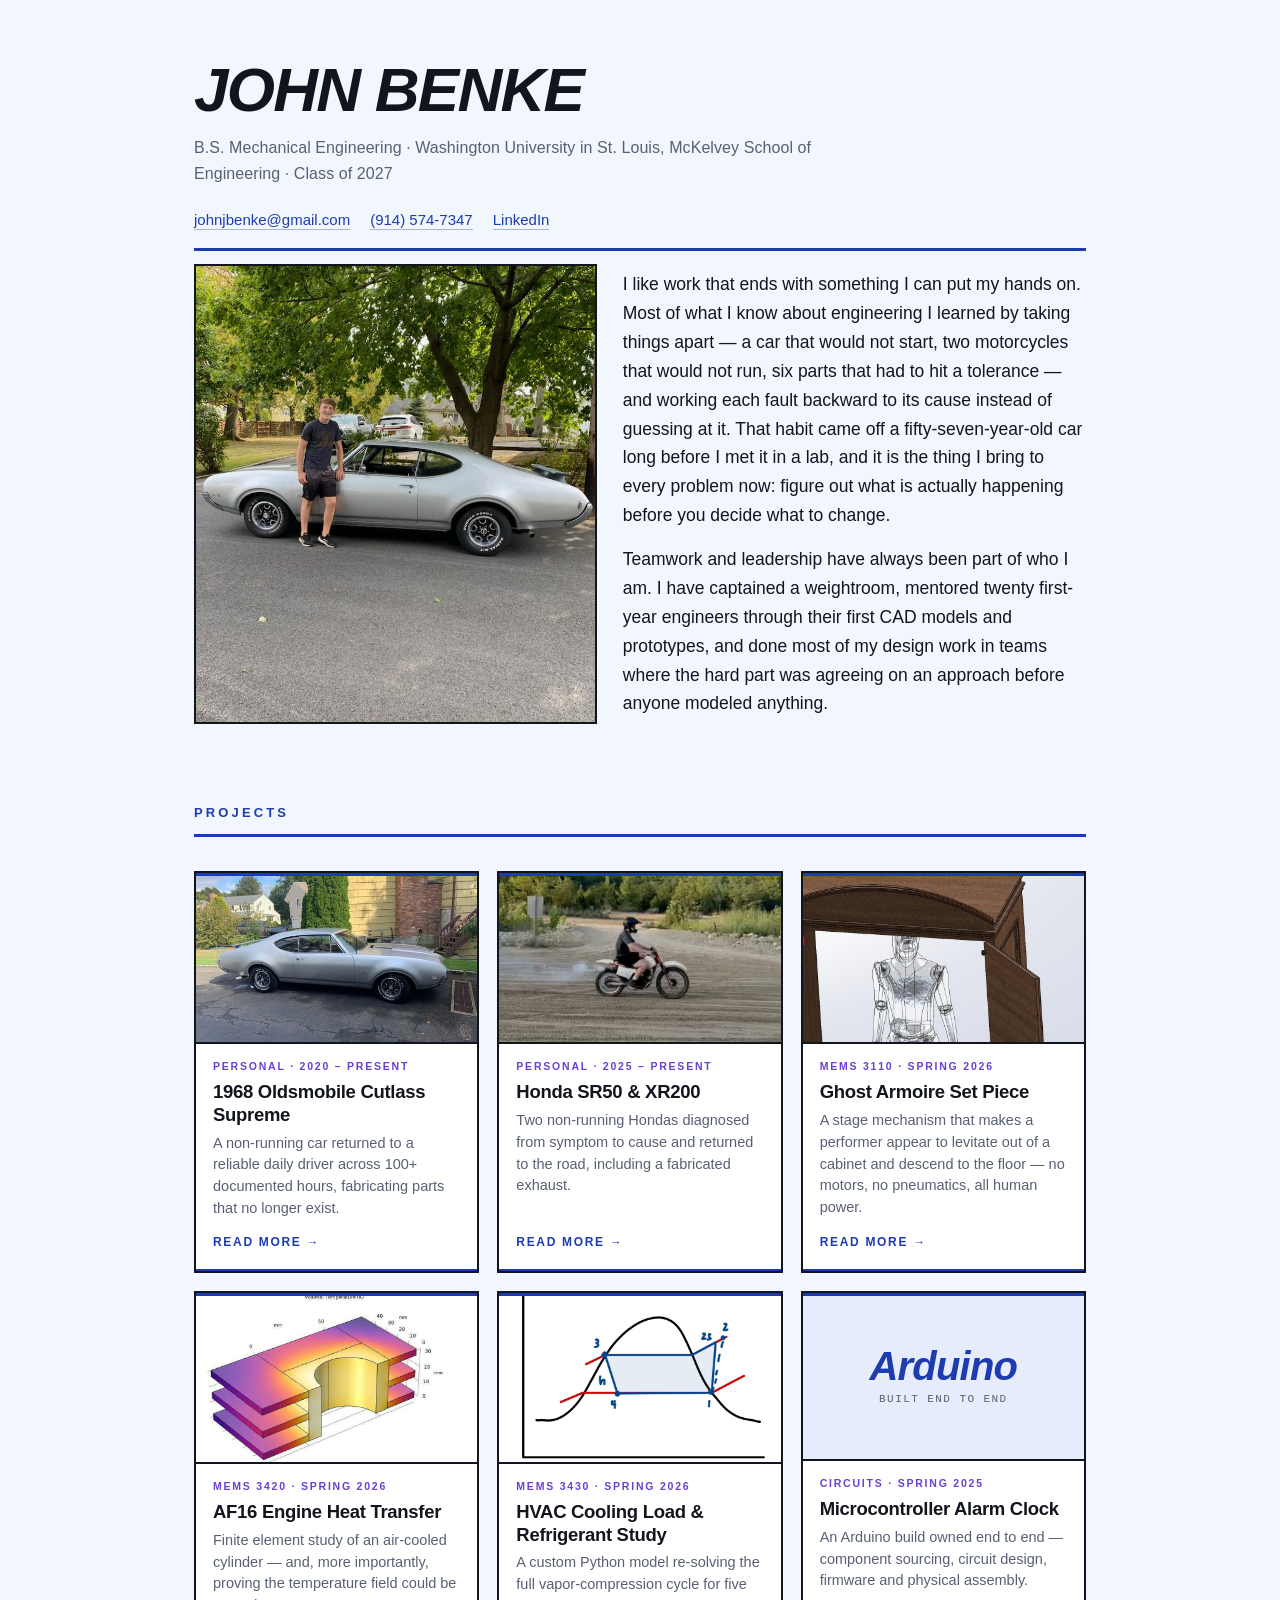
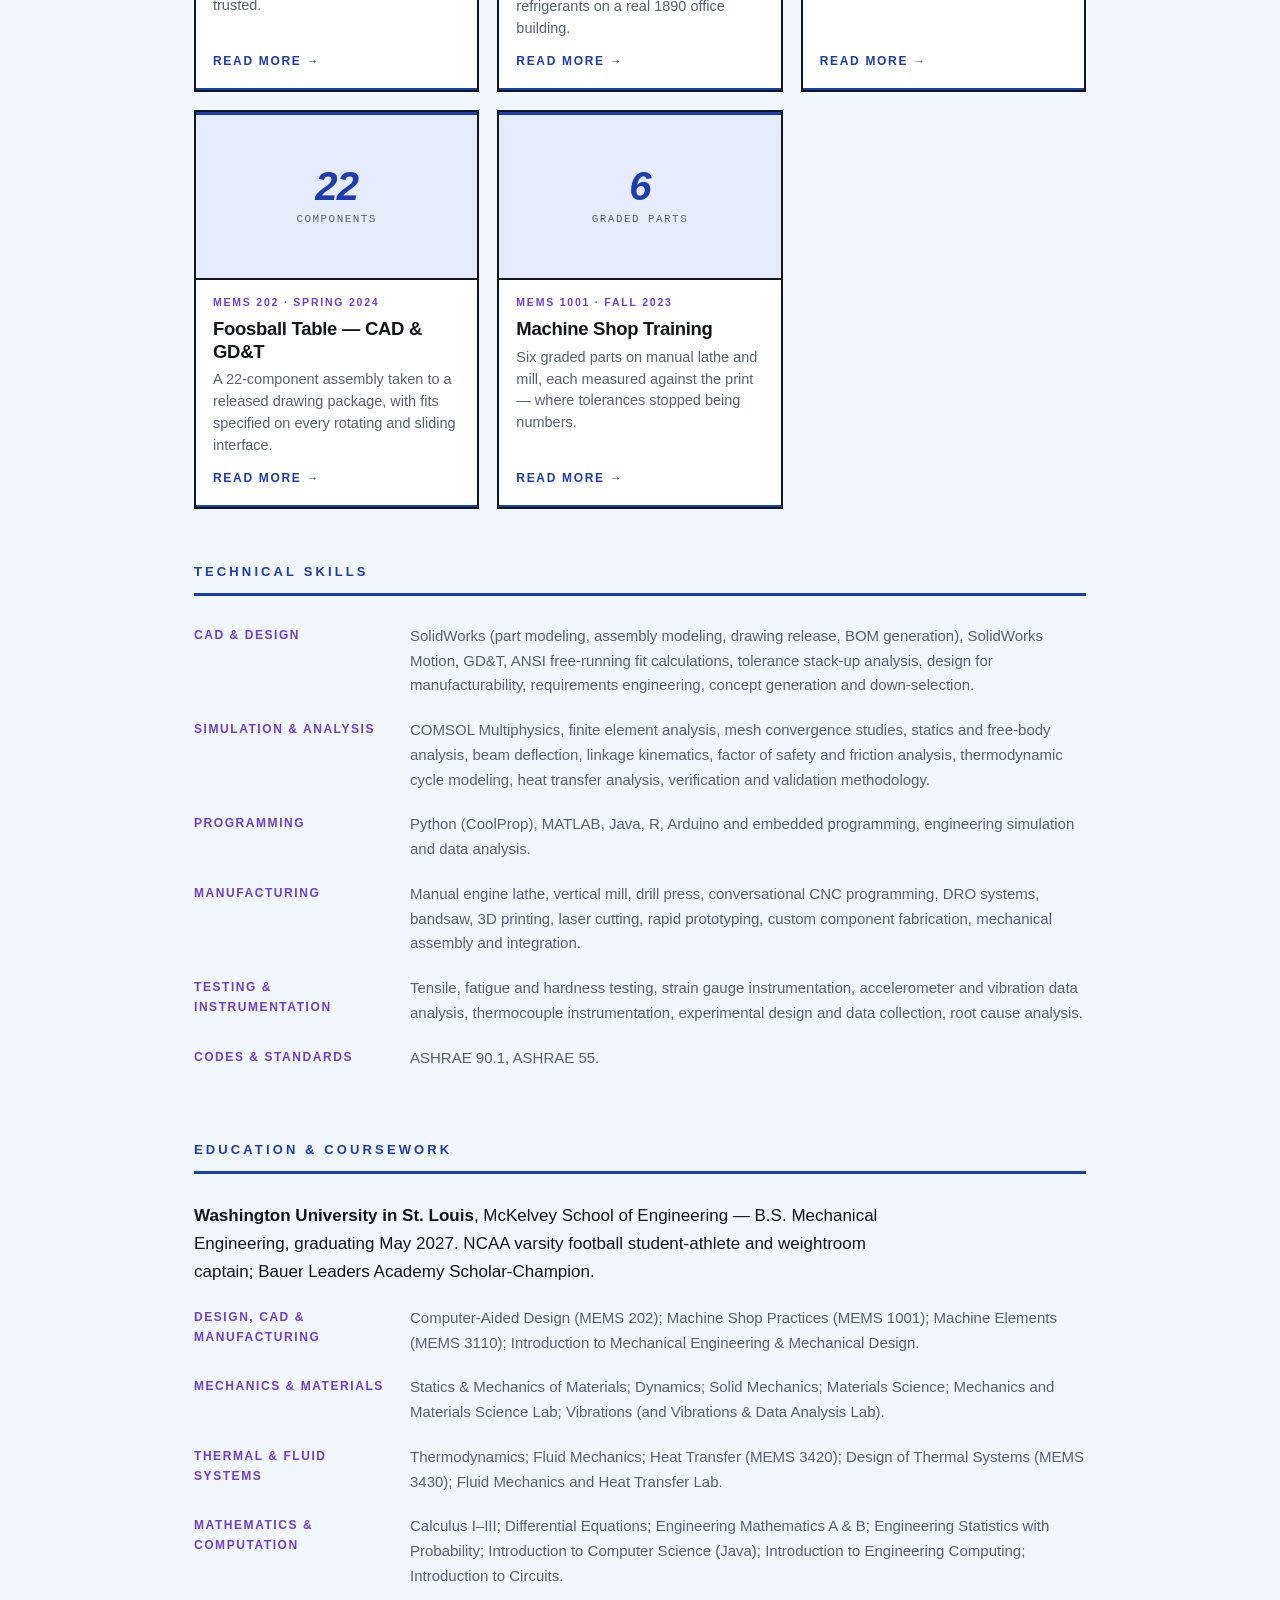
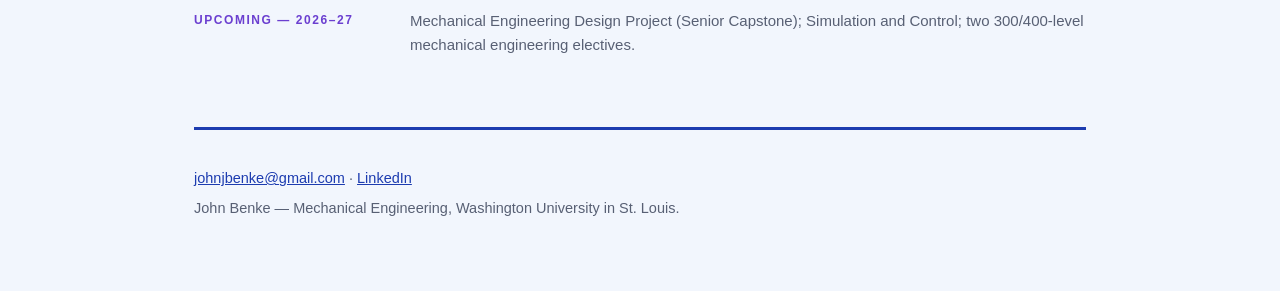
==== commit c6fe3b6e: "Rework the opening - Adds the phone number to the masthead as a tel: link. - Drops the tagline so th" ====
--- a/index.html
+++ b/index.html
@@ -16,24 +16,29 @@
 <div class="wrap">
   <header class="masthead">
     <h1>John Benke</h1>
-    <p class="sub">Mechanical engineering — mechanism design and CAD, thermal and finite element analysis, and parts that have to hold a tolerance when you actually make them.</p>
     <p class="school">B.S. Mechanical Engineering · Washington University in St. Louis, McKelvey School of Engineering · Class of 2027</p>
     <ul class="contact">
       <li><a href="mailto:johnjbenke@gmail.com">johnjbenke@gmail.com</a></li>
+      <li><a href="tel:+19145747347">(914) 574-7347</a></li>
       <li><a href="https://www.linkedin.com/in/john-benke">LinkedIn</a></li>
     </ul>
 
     <div class="hero">
       <img src="images/hero-cutlass.jpg" alt="John Benke with the 1968 Oldsmobile Cutlass Supreme he restored">
       <div>
-        <p>I work best on problems that end in a physical part. The projects
-        below run from a stage mechanism that makes a performer appear to
-        levitate — taken to a released drawing package — through finite element
-        and thermodynamic analysis, down to six parts cut on a manual lathe to a
-        graded tolerance.</p>
-        <p>The through-line is verification. A simulation nobody checked isn't
-        an answer, and a fault you guessed at isn't diagnosed — a habit I picked
-        up on a fifty-seven-year-old car long before I met it in a lab.</p>
+        <p>I like work that ends with something I can put my hands on. Most of
+        what I know about engineering I learned by taking things apart — a car
+        that would not start, two motorcycles that would not run, six parts that
+        had to hit a tolerance — and working each fault backward to its cause
+        instead of guessing at it. That habit came off a fifty-seven-year-old
+        car long before I met it in a lab, and it is the thing I bring to every
+        problem now: figure out what is actually happening before you decide
+        what to change.</p>
+        <p>Teamwork and leadership have always been part of who I am. I have
+        captained a weightroom, mentored twenty first-year engineers through
+        their first CAD models and prototypes, and done most of my design work
+        in teams where the hard part was agreeing on an approach before anyone
+        modeled anything.</p>
       </div>
     </div>
   </header>
--- a/style.css
+++ b/style.css
@@ -47,7 +47,7 @@
     letter-spacing:-.028em; text-transform:uppercase; color:var(--ink);
   }
   .sub{font-size:clamp(17px,2.3vw,20px); color:var(--muted); margin:0 0 8px; max-width:36em}
-  .school{font-size:14px; color:var(--muted); margin:0 0 22px; letter-spacing:.01em}
+  .school{font-size:16px; color:var(--muted); margin:14px 0 20px; letter-spacing:.005em; max-width:44em}
   .contact{list-style:none; display:flex; flex-wrap:wrap; gap:9px 20px; padding:0; margin:0; font-size:15px}
   .contact a{text-decoration:none; border-bottom:1px solid color-mix(in srgb,var(--accent) 35%,transparent); padding-bottom:1px}
   .contact a:hover{border-bottom-color:var(--accent)}
@@ -70,7 +70,7 @@
   .titleblock dd{margin:0; font-family:var(--mono); font-size:13px; line-height:1.35; color:var(--ink)}
 
   /* ---------- hero ---------- */
-  .hero{margin:34px 0 0; display:grid; grid-template-columns:minmax(0,1fr) minmax(0,1.15fr); gap:26px; align-items:center}
+  .hero{margin:16px 0 0; display:grid; grid-template-columns:minmax(0,1fr) minmax(0,1.15fr); gap:26px; align-items:center}
   @media (max-width:700px){ .hero{grid-template-columns:1fr} }
   .hero img{display:block; width:100%; height:auto; max-height:460px; object-fit:cover; object-position:50% 42%; border-radius:0; border:2px solid var(--ink)}
   .hero p{margin:0 0 15px; font-size:17.5px}
@@ -229,7 +229,7 @@
   .masthead .hero::before, footer::before{
     content:""; position:absolute; left:0; right:0; top:0; height:3px; background:var(--accent);
   }
-  .masthead .hero{padding-top:38px}
+  .masthead .hero{padding-top:16px}
   footer{padding-top:40px}
 
   /* ================= additional pinstriping ================= */
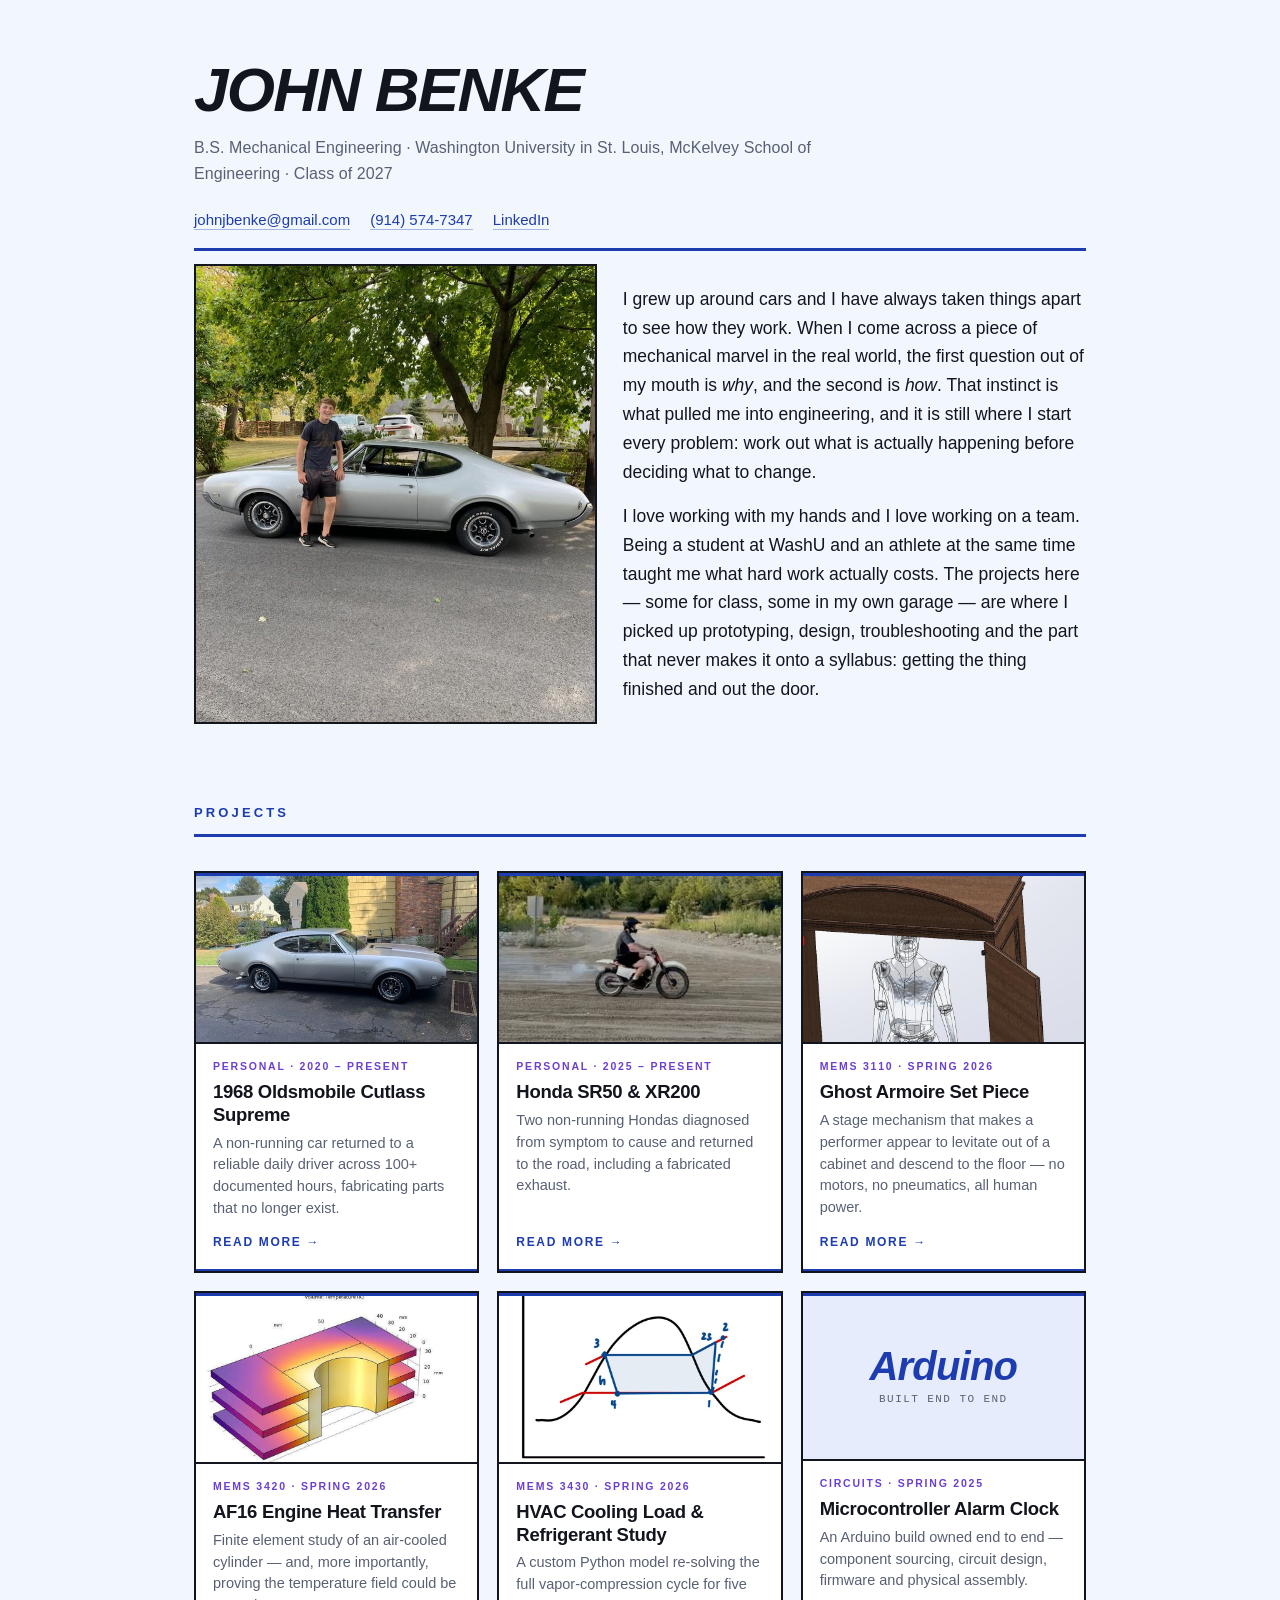
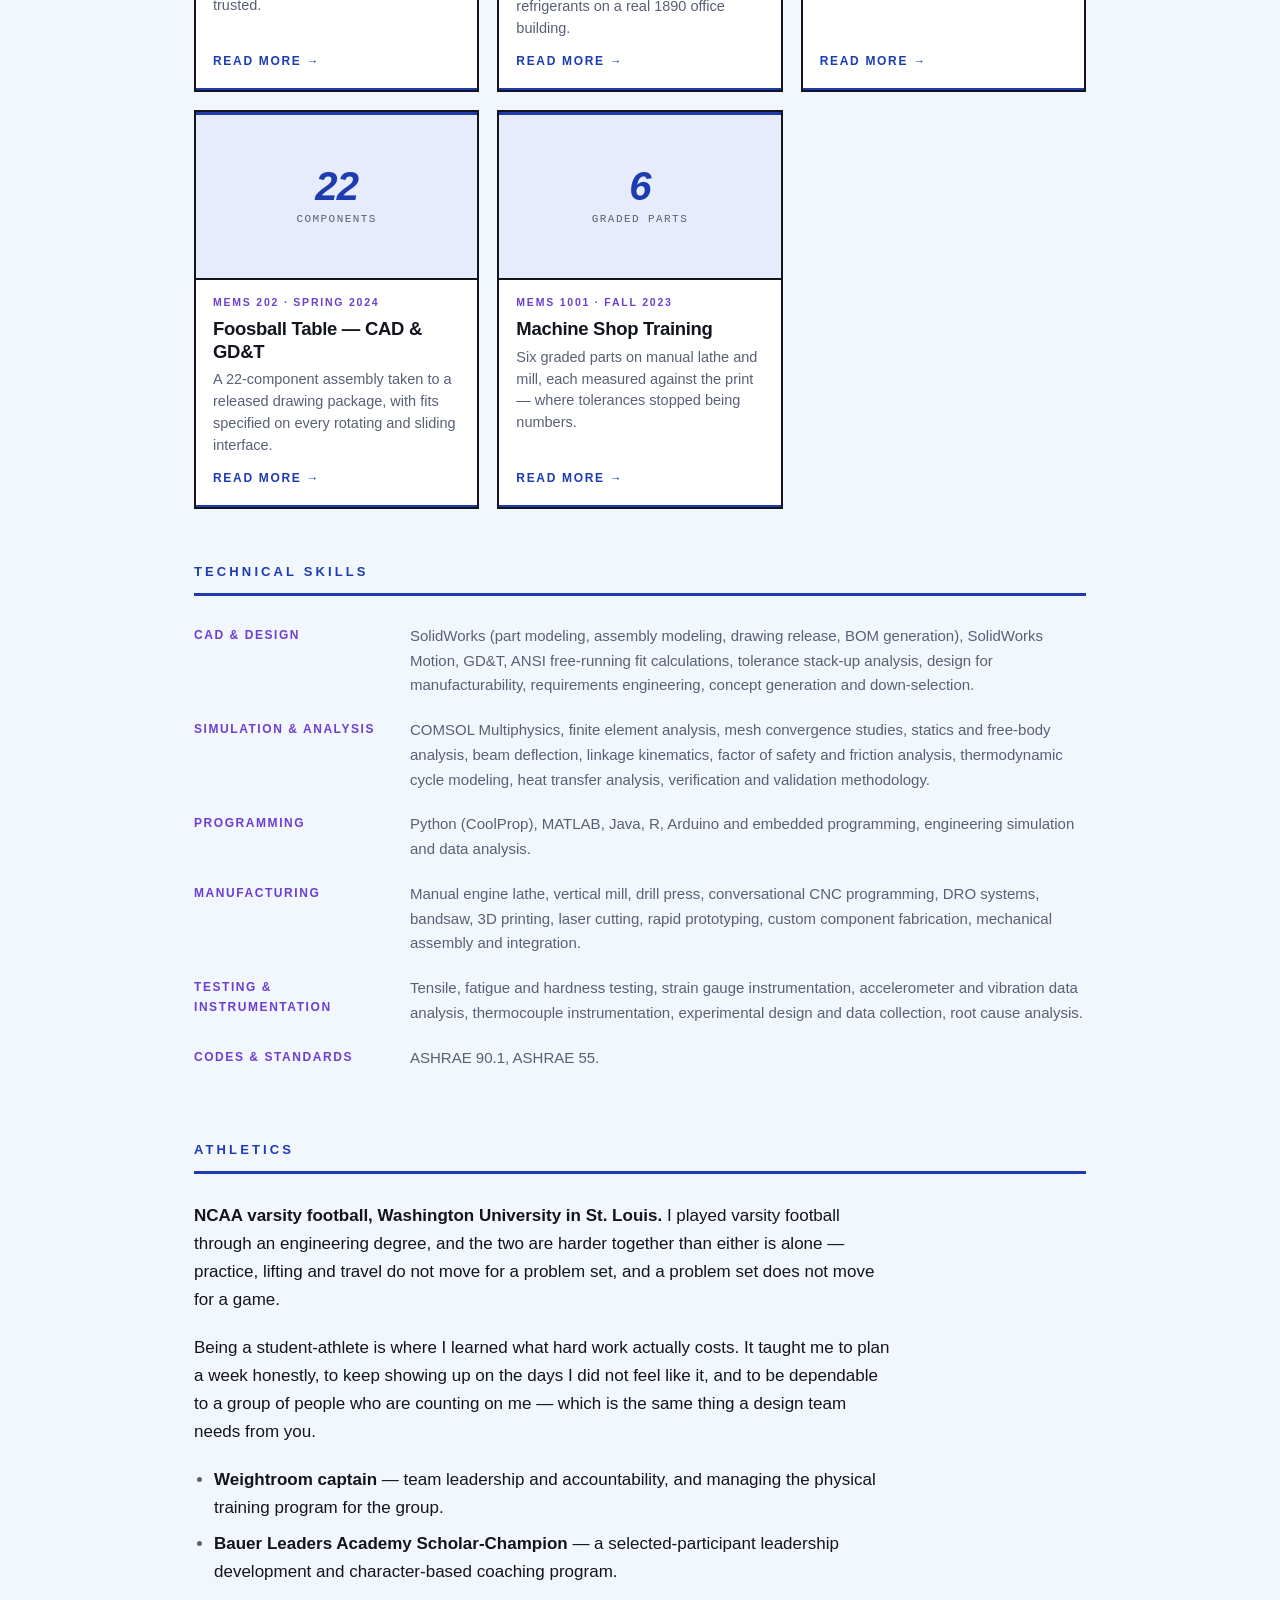
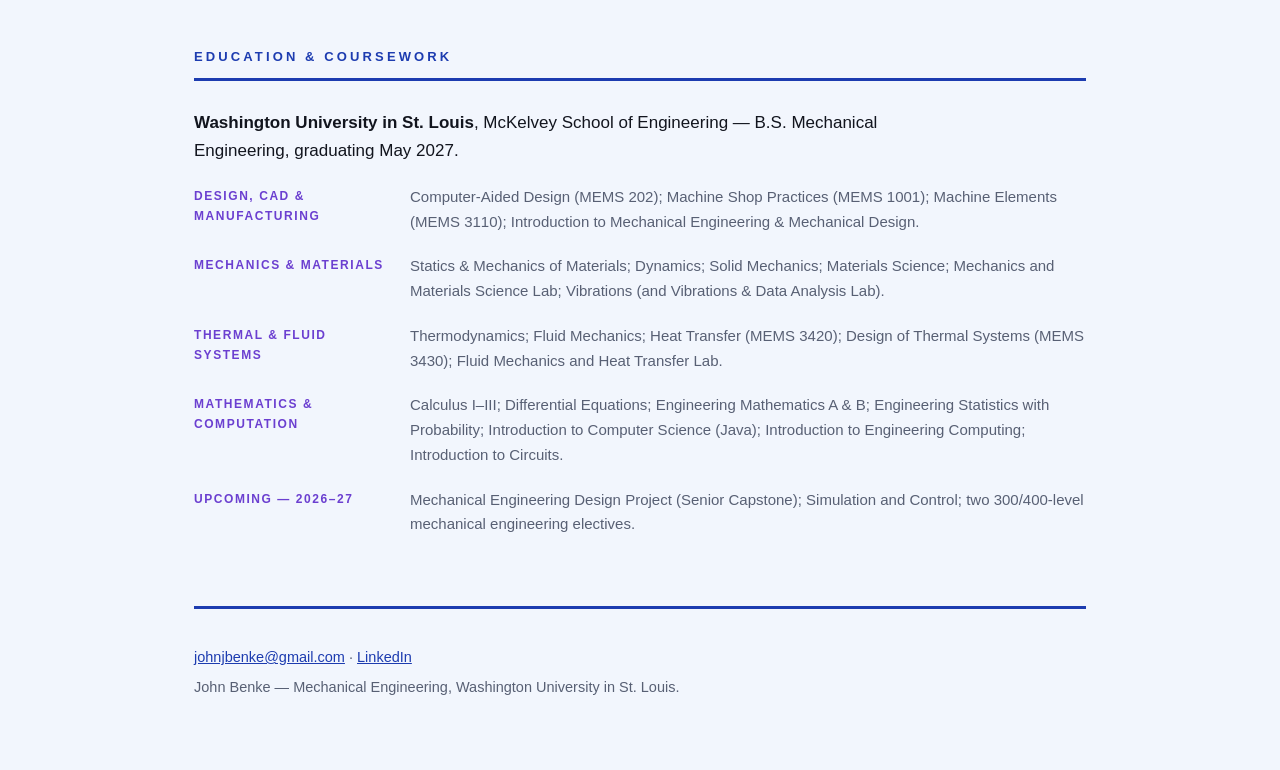
==== commit 610b0a7d: "Add John's own account of every project Folds John's dictated write-up into the existing pages rathe" ====
--- a/index.html
+++ b/index.html
@@ -26,19 +26,18 @@
     <div class="hero">
       <img src="images/hero-cutlass.jpg" alt="John Benke with the 1968 Oldsmobile Cutlass Supreme he restored">
       <div>
-        <p>I like work that ends with something I can put my hands on. Most of
-        what I know about engineering I learned by taking things apart — a car
-        that would not start, two motorcycles that would not run, six parts that
-        had to hit a tolerance — and working each fault backward to its cause
-        instead of guessing at it. That habit came off a fifty-seven-year-old
-        car long before I met it in a lab, and it is the thing I bring to every
-        problem now: figure out what is actually happening before you decide
-        what to change.</p>
-        <p>Teamwork and leadership have always been part of who I am. I have
-        captained a weightroom, mentored twenty first-year engineers through
-        their first CAD models and prototypes, and done most of my design work
-        in teams where the hard part was agreeing on an approach before anyone
-        modeled anything.</p>
+        <p>I grew up around cars and I have always taken things apart to see
+        how they work. When I come across a piece of mechanical marvel in the
+        real world, the first question out of my mouth is <em>why</em>, and the
+        second is <em>how</em>. That instinct is what pulled me into engineering,
+        and it is still where I start every problem: work out what is actually
+        happening before deciding what to change.</p>
+        <p>I love working with my hands and I love working on a team. Being a
+        student at WashU and an athlete at the same time taught me what hard
+        work actually costs. The projects here — some for class, some in my own
+        garage — are where I picked up prototyping, design, troubleshooting and
+        the part that never makes it onto a syllabus: getting the thing finished
+        and out the door.</p>
       </div>
     </div>
   </header>
@@ -159,11 +158,28 @@
         <dd>ASHRAE 90.1, ASHRAE 55.</dd>
       </div>
     </dl>
-  </section><section id="education">
+  </section>  <section id="athletics">
+    <h2>Athletics</h2>
+    <p class="overview"><strong>NCAA varsity football, Washington University in St. Louis.</strong>
+    I played varsity football through an engineering degree, and the two are harder together than
+    either is alone — practice, lifting and travel do not move for a problem set, and a problem set
+    does not move for a game.</p>
+    <p class="overview">Being a student-athlete is where I learned what hard work actually costs.
+    It taught me to plan a week honestly, to keep showing up on the days I did not feel like it,
+    and to be dependable to a group of people who are counting on me — which is the same thing a
+    design team needs from you.</p>
+    <ul class="pts">
+      <li><strong>Weightroom captain</strong> — team leadership and accountability, and managing
+      the physical training program for the group.</li>
+      <li><strong>Bauer Leaders Academy Scholar-Champion</strong> — a selected-participant
+      leadership development and character-based coaching program.</li>
+    </ul>
+  </section>
+
+<section id="education">
     <h2>Education &amp; Coursework</h2>
     <p class="overview"><strong>Washington University in St. Louis</strong>, McKelvey School of
-    Engineering — B.S. Mechanical Engineering, graduating May 2027. NCAA varsity football
-    student-athlete and weightroom captain; Bauer Leaders Academy Scholar-Champion.</p>
+    Engineering — B.S. Mechanical Engineering, graduating May 2027.</p>
     <dl class="rows">
       <div class="row">
         <dt>Design, CAD &amp; Manufacturing</dt>
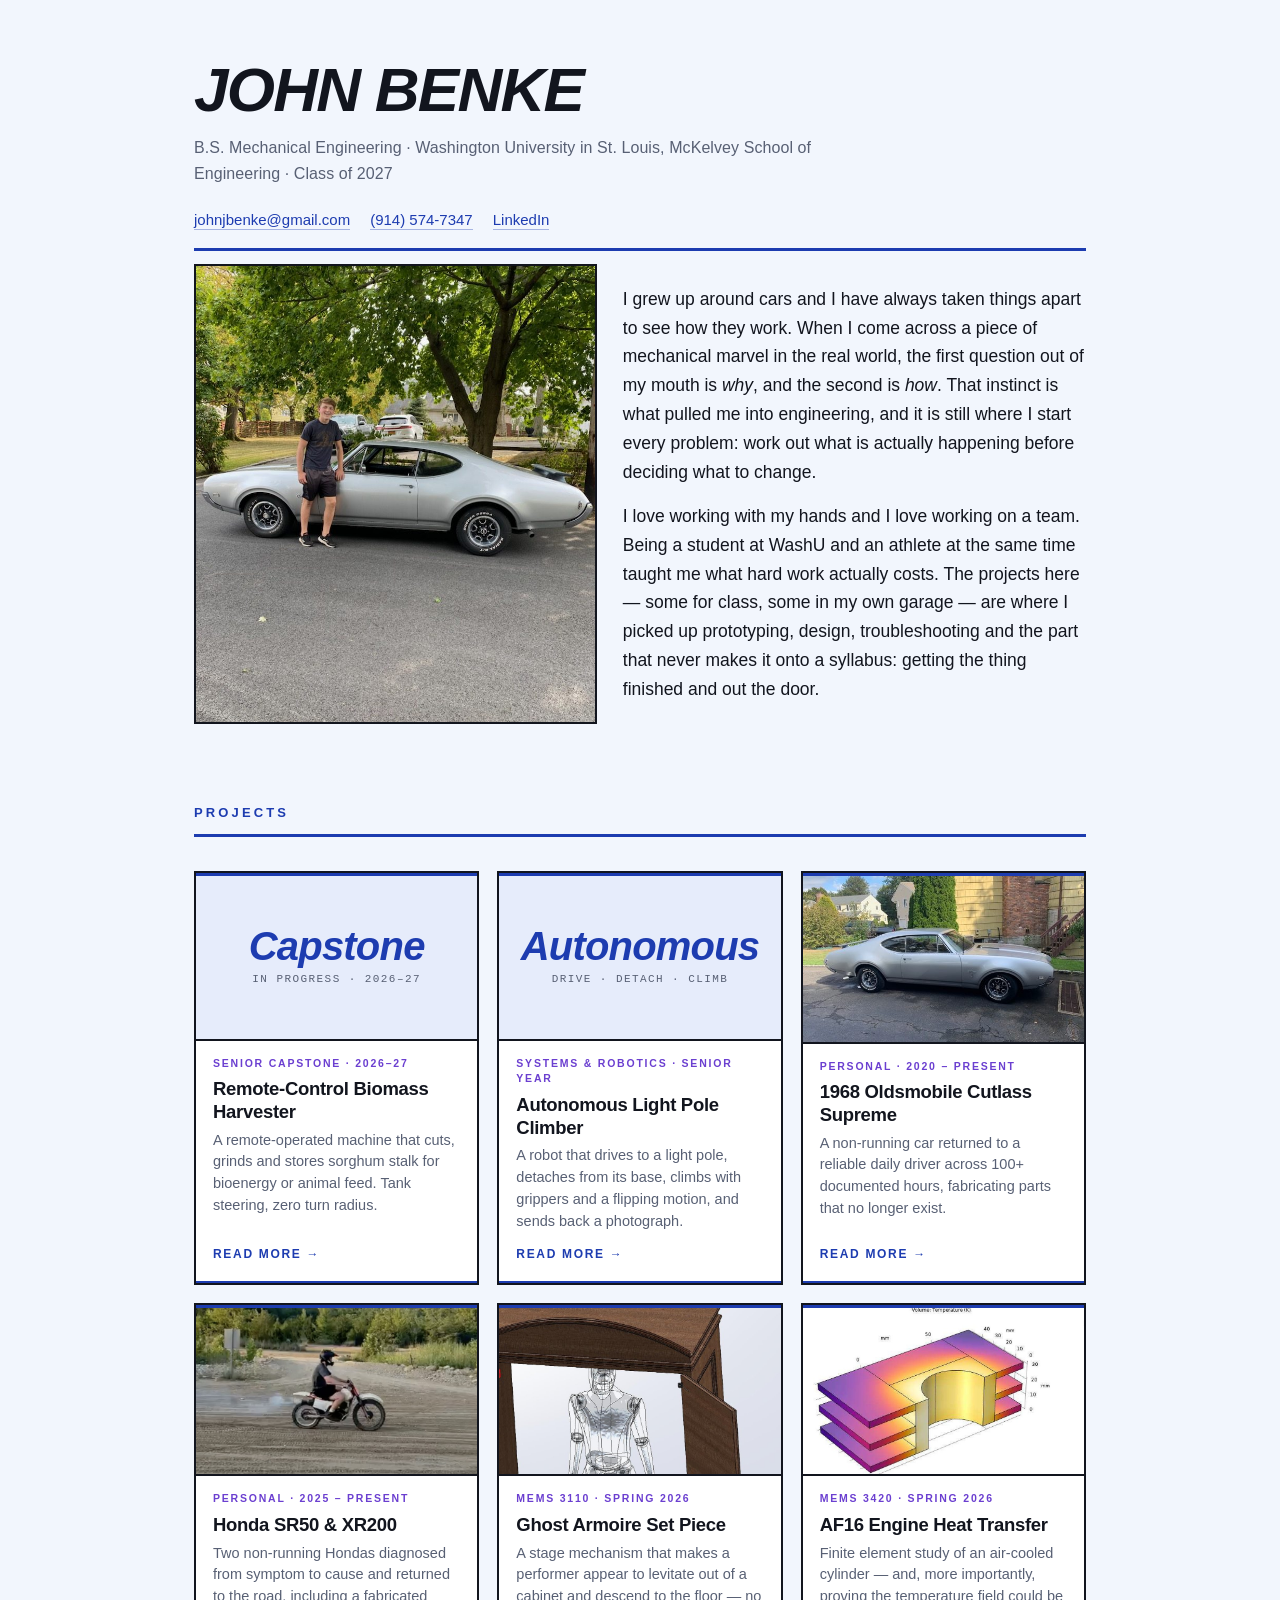
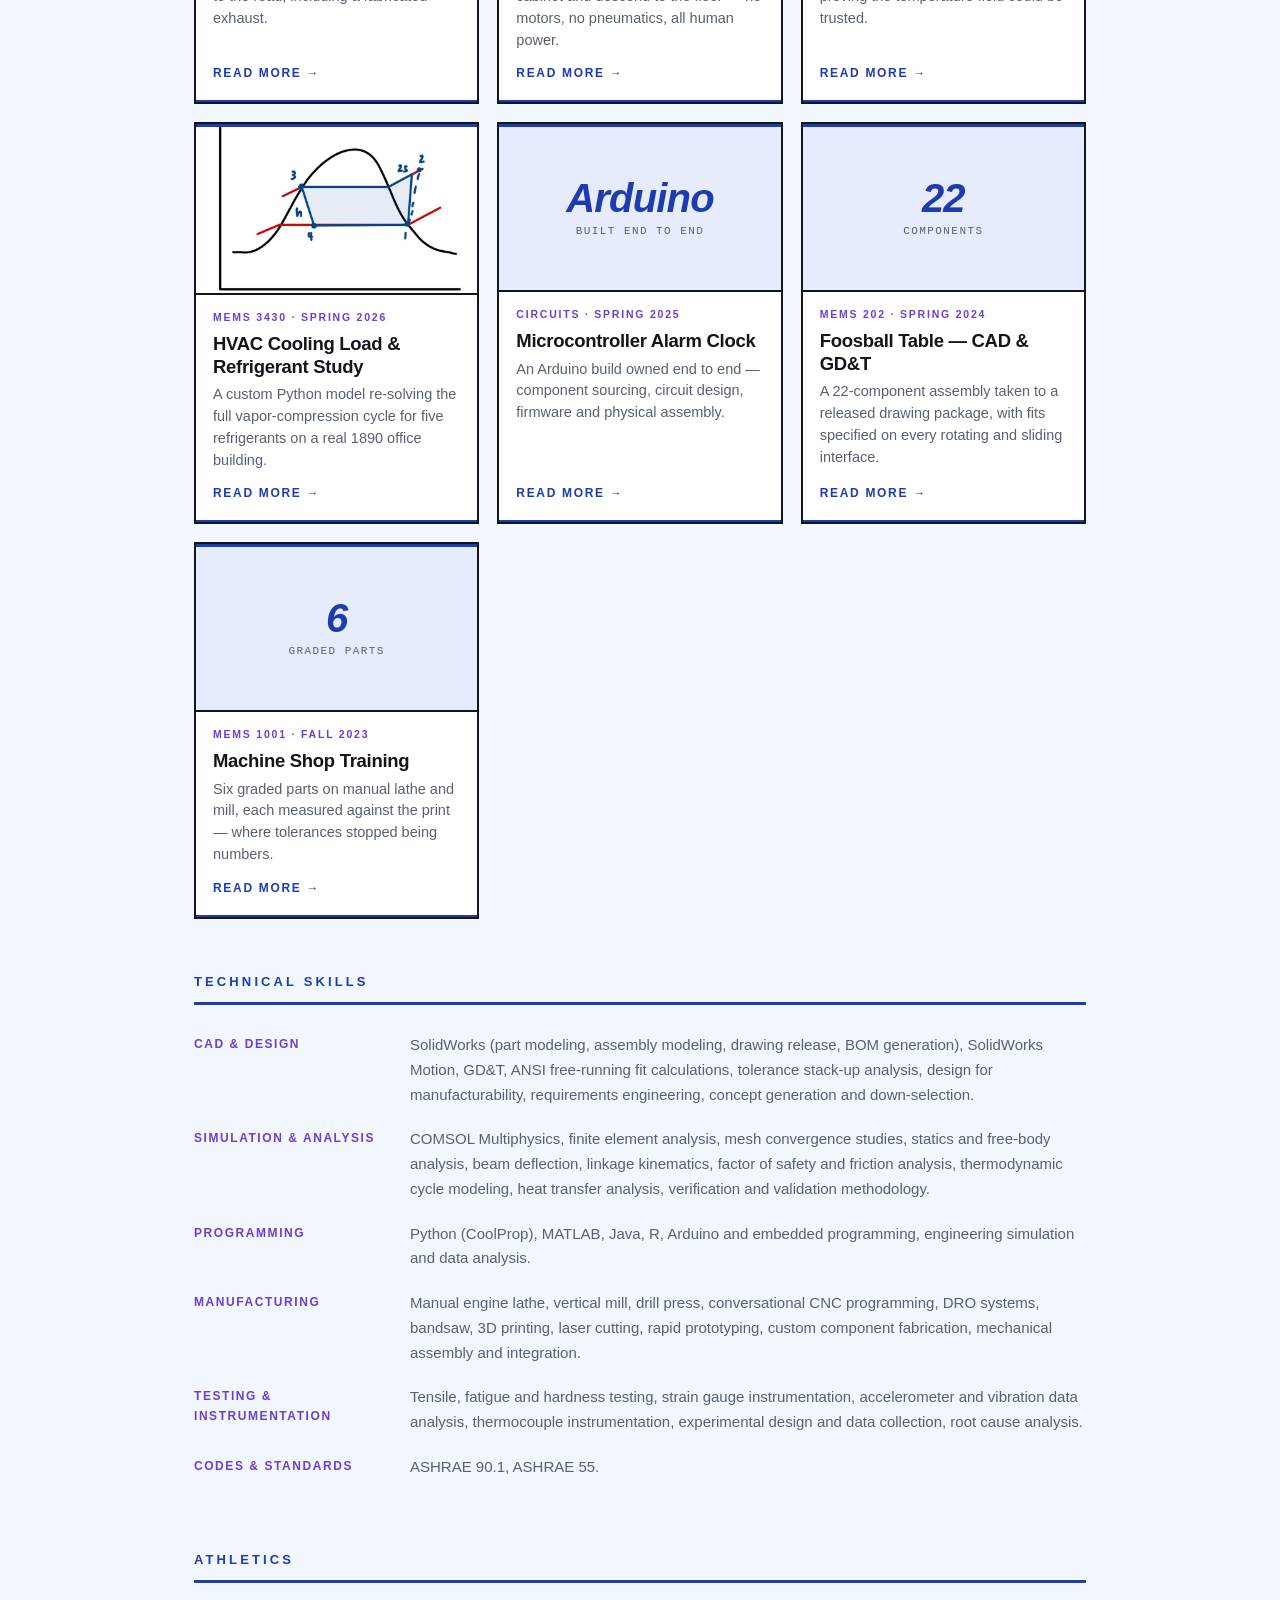
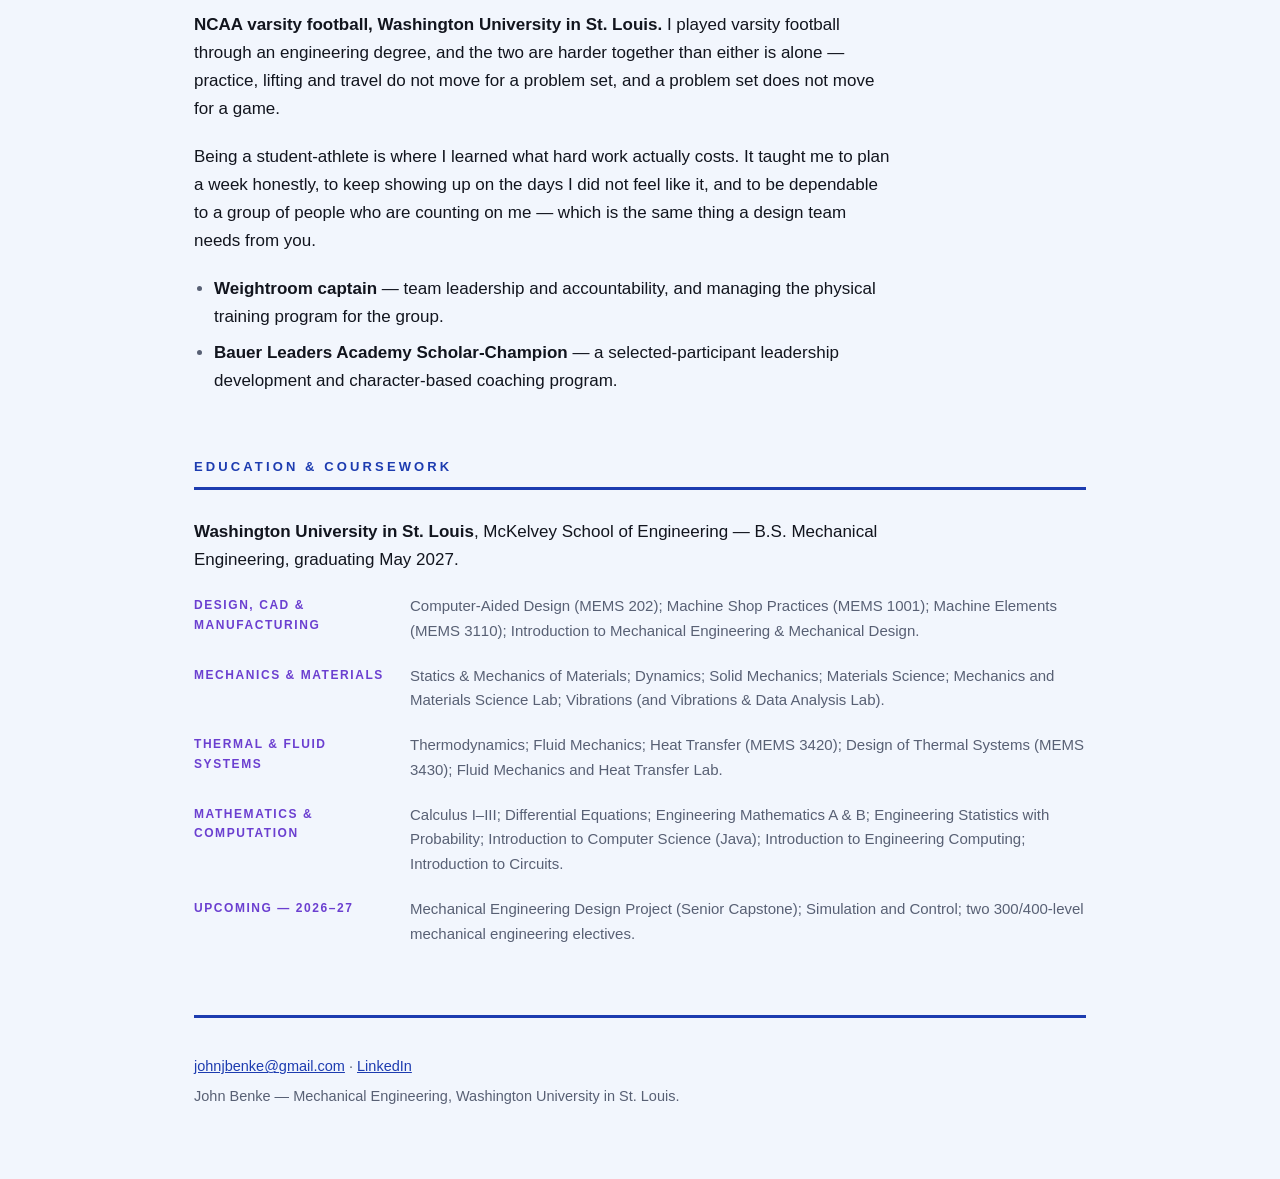
==== commit f0d98b10: "Add two senior projects at the head of the grid Adds the senior capstone and the robotics project, b" ====
--- a/index.html
+++ b/index.html
@@ -45,6 +45,24 @@
   <section id="projects">
     <h2>Projects</h2>
     <ul class="cards">
+      <li><a class="card" href="harvester.html">
+        <div class="stat"><b>Capstone</b><span>in progress · 2026–27</span></div>
+        <div class="body">
+          <p class="kicker">Senior Capstone · 2026–27</p>
+          <h3>Remote-Control Biomass Harvester</h3>
+          <p>A remote-operated machine that cuts, grinds and stores sorghum stalk for bioenergy or animal feed. Tank steering, zero turn radius.</p>
+          <p class="more">Read more →</p>
+        </div>
+      </a></li>
+      <li><a class="card" href="pole-climber.html">
+        <div class="stat"><b>Autonomous</b><span>drive · detach · climb</span></div>
+        <div class="body">
+          <p class="kicker">Systems &amp; Robotics · Senior year</p>
+          <h3>Autonomous Light Pole Climber</h3>
+          <p>A robot that drives to a light pole, detaches from its base, climbs with grippers and a flipping motion, and sends back a photograph.</p>
+          <p class="more">Read more →</p>
+        </div>
+      </a></li>
       <li><a class="card" href="cutlass.html">
         <img class="thumb" src="images/cutlass-full.jpg" alt="" loading="lazy">
         <div class="body">
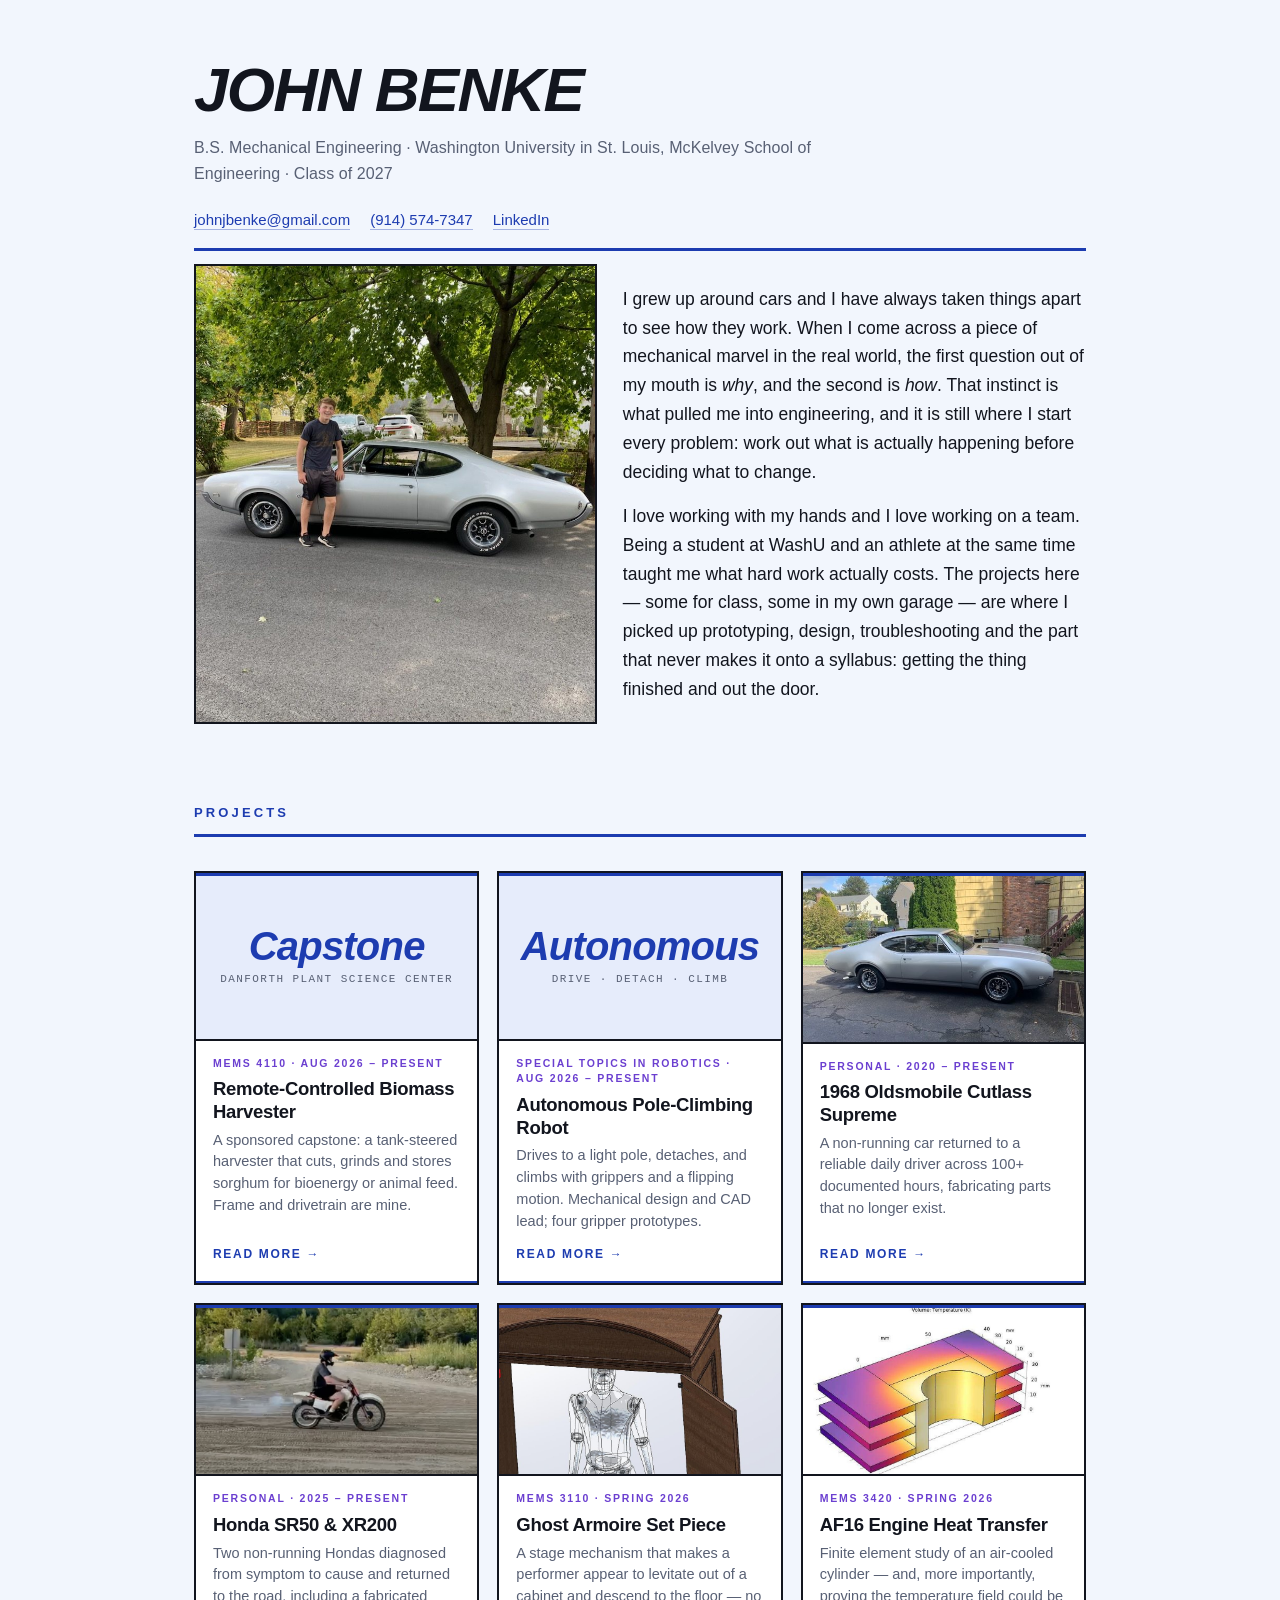
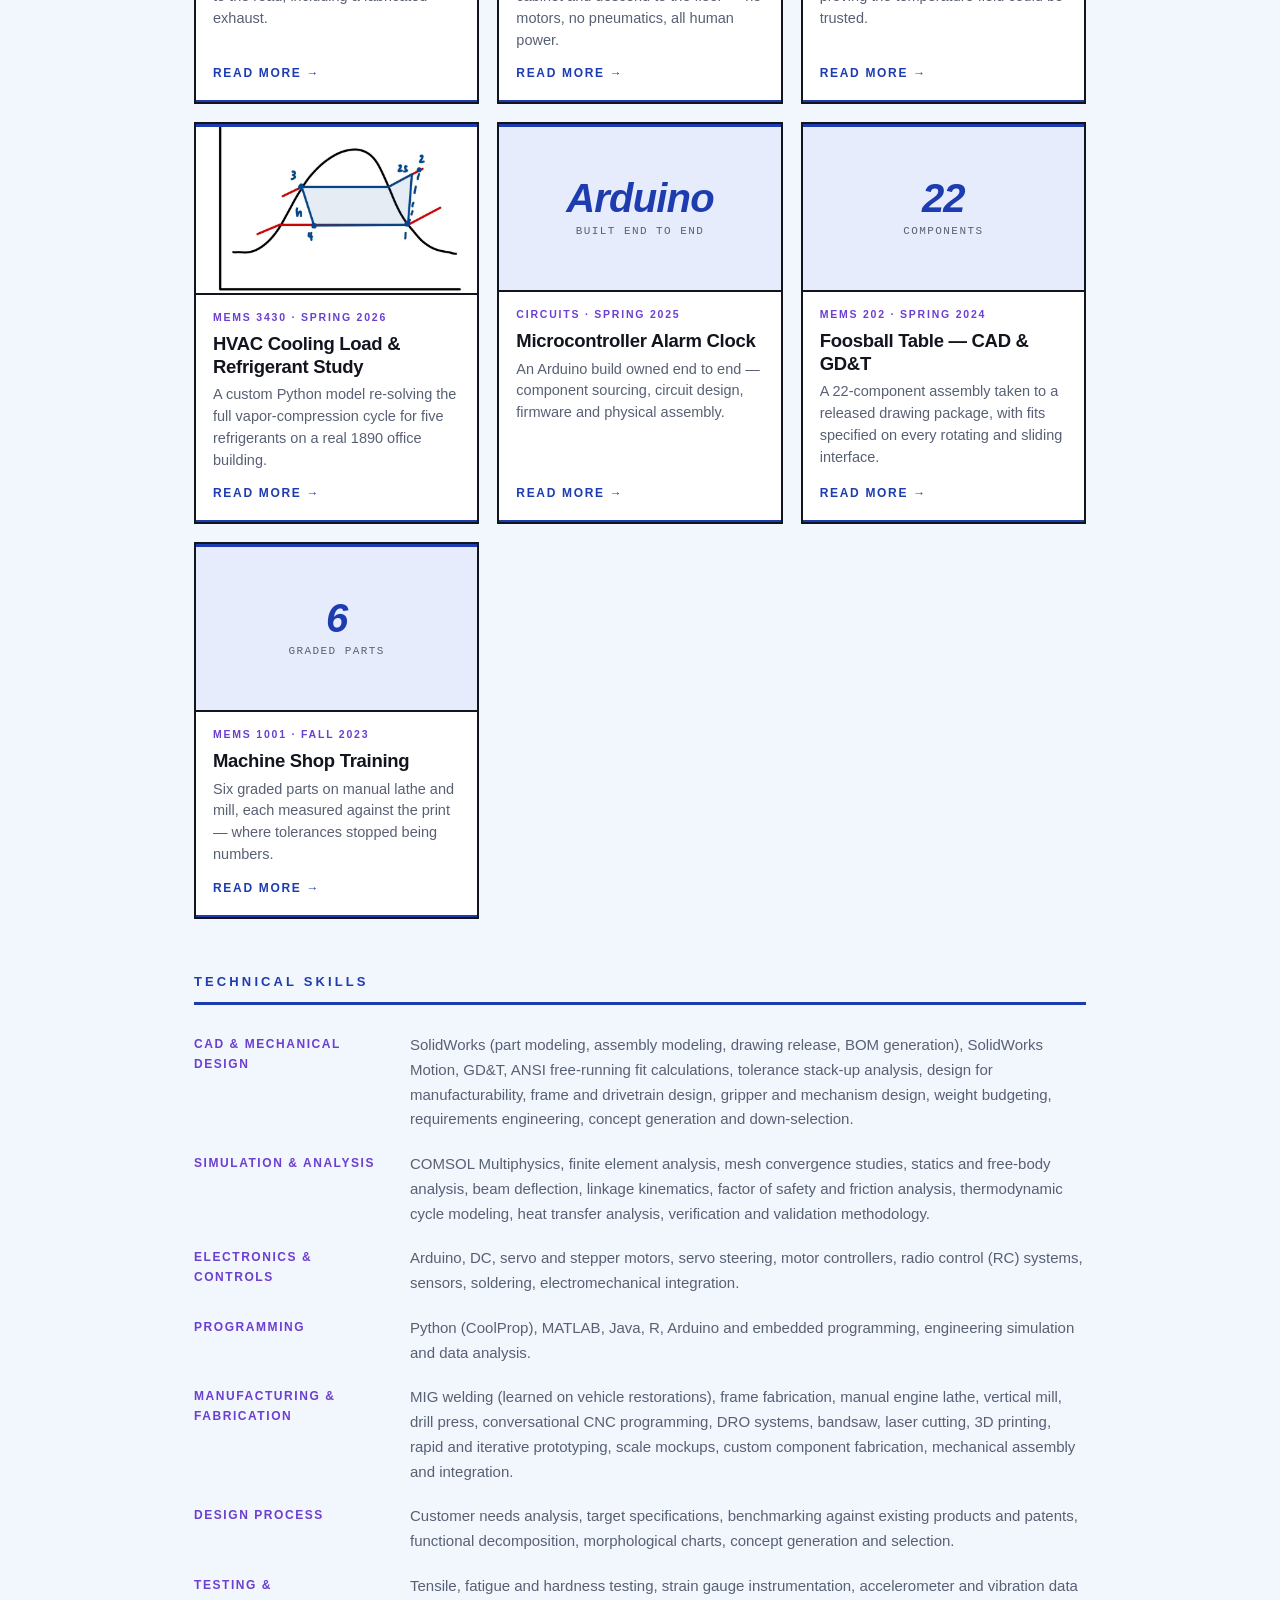
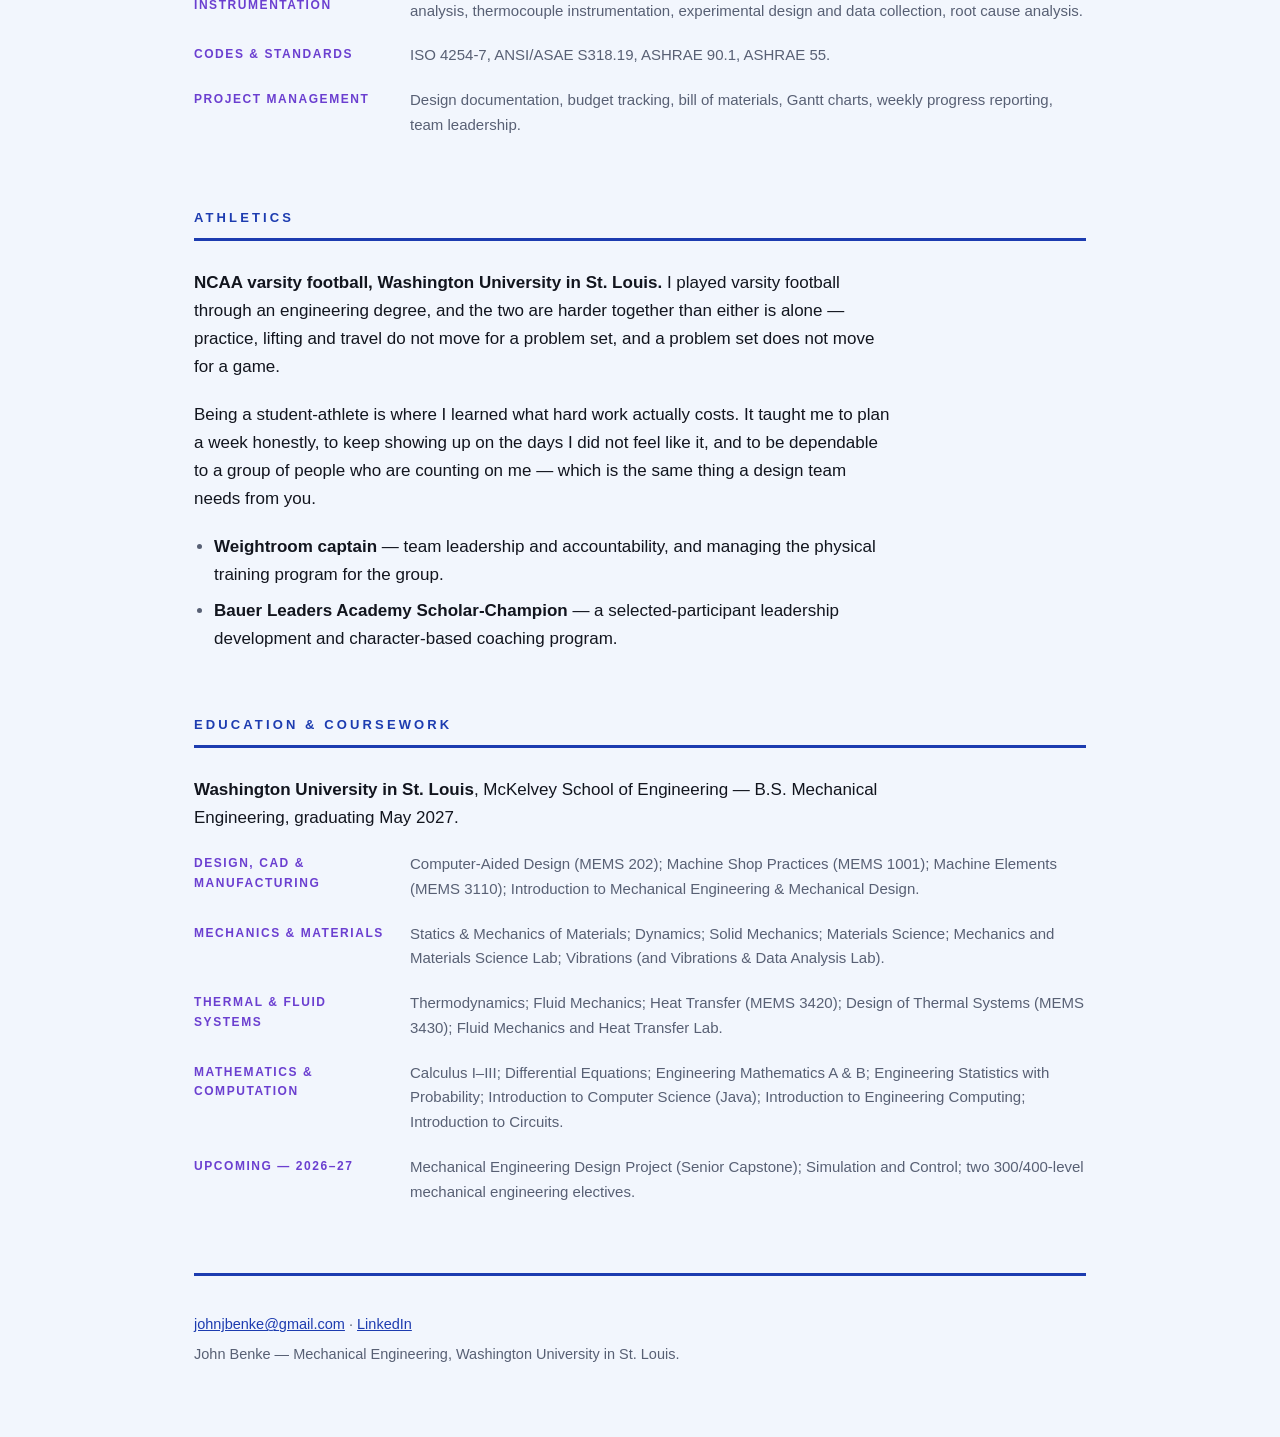
==== commit 792db115: "Flesh out both senior projects and rebuild the skills list Replaces the placeholder write-ups with J" ====
--- a/index.html
+++ b/index.html
@@ -46,20 +46,20 @@
     <h2>Projects</h2>
     <ul class="cards">
       <li><a class="card" href="harvester.html">
-        <div class="stat"><b>Capstone</b><span>in progress · 2026–27</span></div>
-        <div class="body">
-          <p class="kicker">Senior Capstone · 2026–27</p>
-          <h3>Remote-Control Biomass Harvester</h3>
-          <p>A remote-operated machine that cuts, grinds and stores sorghum stalk for bioenergy or animal feed. Tank steering, zero turn radius.</p>
+        <div class="stat"><b>Capstone</b><span>Danforth Plant Science Center</span></div>
+        <div class="body">
+          <p class="kicker">MEMS 4110 · Aug 2026 – present</p>
+          <h3>Remote-Controlled Biomass Harvester</h3>
+          <p>A sponsored capstone: a tank-steered harvester that cuts, grinds and stores sorghum for bioenergy or animal feed. Frame and drivetrain are mine.</p>
           <p class="more">Read more →</p>
         </div>
       </a></li>
       <li><a class="card" href="pole-climber.html">
         <div class="stat"><b>Autonomous</b><span>drive · detach · climb</span></div>
         <div class="body">
-          <p class="kicker">Systems &amp; Robotics · Senior year</p>
-          <h3>Autonomous Light Pole Climber</h3>
-          <p>A robot that drives to a light pole, detaches from its base, climbs with grippers and a flipping motion, and sends back a photograph.</p>
+          <p class="kicker">Special Topics in Robotics · Aug 2026 – present</p>
+          <h3>Autonomous Pole-Climbing Robot</h3>
+          <p>Drives to a light pole, detaches, and climbs with grippers and a flipping motion. Mechanical design and CAD lead; four gripper prototypes.</p>
           <p class="more">Read more →</p>
         </div>
       </a></li>
@@ -141,11 +141,12 @@
     <h2>Technical Skills</h2>
     <dl class="rows">
       <div class="row">
-        <dt>CAD &amp; Design</dt>
+        <dt>CAD &amp; Mechanical Design</dt>
         <dd>SolidWorks (part modeling, assembly modeling, drawing release, BOM generation),
         SolidWorks Motion, GD&amp;T, ANSI free-running fit calculations, tolerance stack-up
-        analysis, design for manufacturability, requirements engineering, concept generation
-        and down-selection.</dd>
+        analysis, design for manufacturability, frame and drivetrain design, gripper and
+        mechanism design, weight budgeting, requirements engineering, concept generation and
+        down-selection.</dd>
       </div>
       <div class="row">
         <dt>Simulation &amp; Analysis</dt>
@@ -155,15 +156,27 @@
         and validation methodology.</dd>
       </div>
       <div class="row">
+        <dt>Electronics &amp; Controls</dt>
+        <dd>Arduino, DC, servo and stepper motors, servo steering, motor controllers, radio
+        control (RC) systems, sensors, soldering, electromechanical integration.</dd>
+      </div>
+      <div class="row">
         <dt>Programming</dt>
         <dd>Python (CoolProp), MATLAB, Java, R, Arduino and embedded programming, engineering
         simulation and data analysis.</dd>
       </div>
       <div class="row">
-        <dt>Manufacturing</dt>
-        <dd>Manual engine lathe, vertical mill, drill press, conversational CNC programming,
-        DRO systems, bandsaw, 3D printing, laser cutting, rapid prototyping, custom component
-        fabrication, mechanical assembly and integration.</dd>
+        <dt>Manufacturing &amp; Fabrication</dt>
+        <dd>MIG welding (learned on vehicle restorations), frame fabrication, manual engine
+        lathe, vertical mill, drill press, conversational CNC programming, DRO systems, bandsaw,
+        laser cutting, 3D printing, rapid and iterative prototyping, scale mockups, custom
+        component fabrication, mechanical assembly and integration.</dd>
+      </div>
+      <div class="row">
+        <dt>Design Process</dt>
+        <dd>Customer needs analysis, target specifications, benchmarking against existing
+        products and patents, functional decomposition, morphological charts, concept generation
+        and selection.</dd>
       </div>
       <div class="row">
         <dt>Testing &amp; Instrumentation</dt>
@@ -173,7 +186,12 @@
       </div>
       <div class="row">
         <dt>Codes &amp; Standards</dt>
-        <dd>ASHRAE 90.1, ASHRAE 55.</dd>
+        <dd>ISO 4254-7, ANSI/ASAE S318.19, ASHRAE 90.1, ASHRAE 55.</dd>
+      </div>
+      <div class="row">
+        <dt>Project Management</dt>
+        <dd>Design documentation, budget tracking, bill of materials, Gantt charts, weekly
+        progress reporting, team leadership.</dd>
       </div>
     </dl>
   </section>  <section id="athletics">
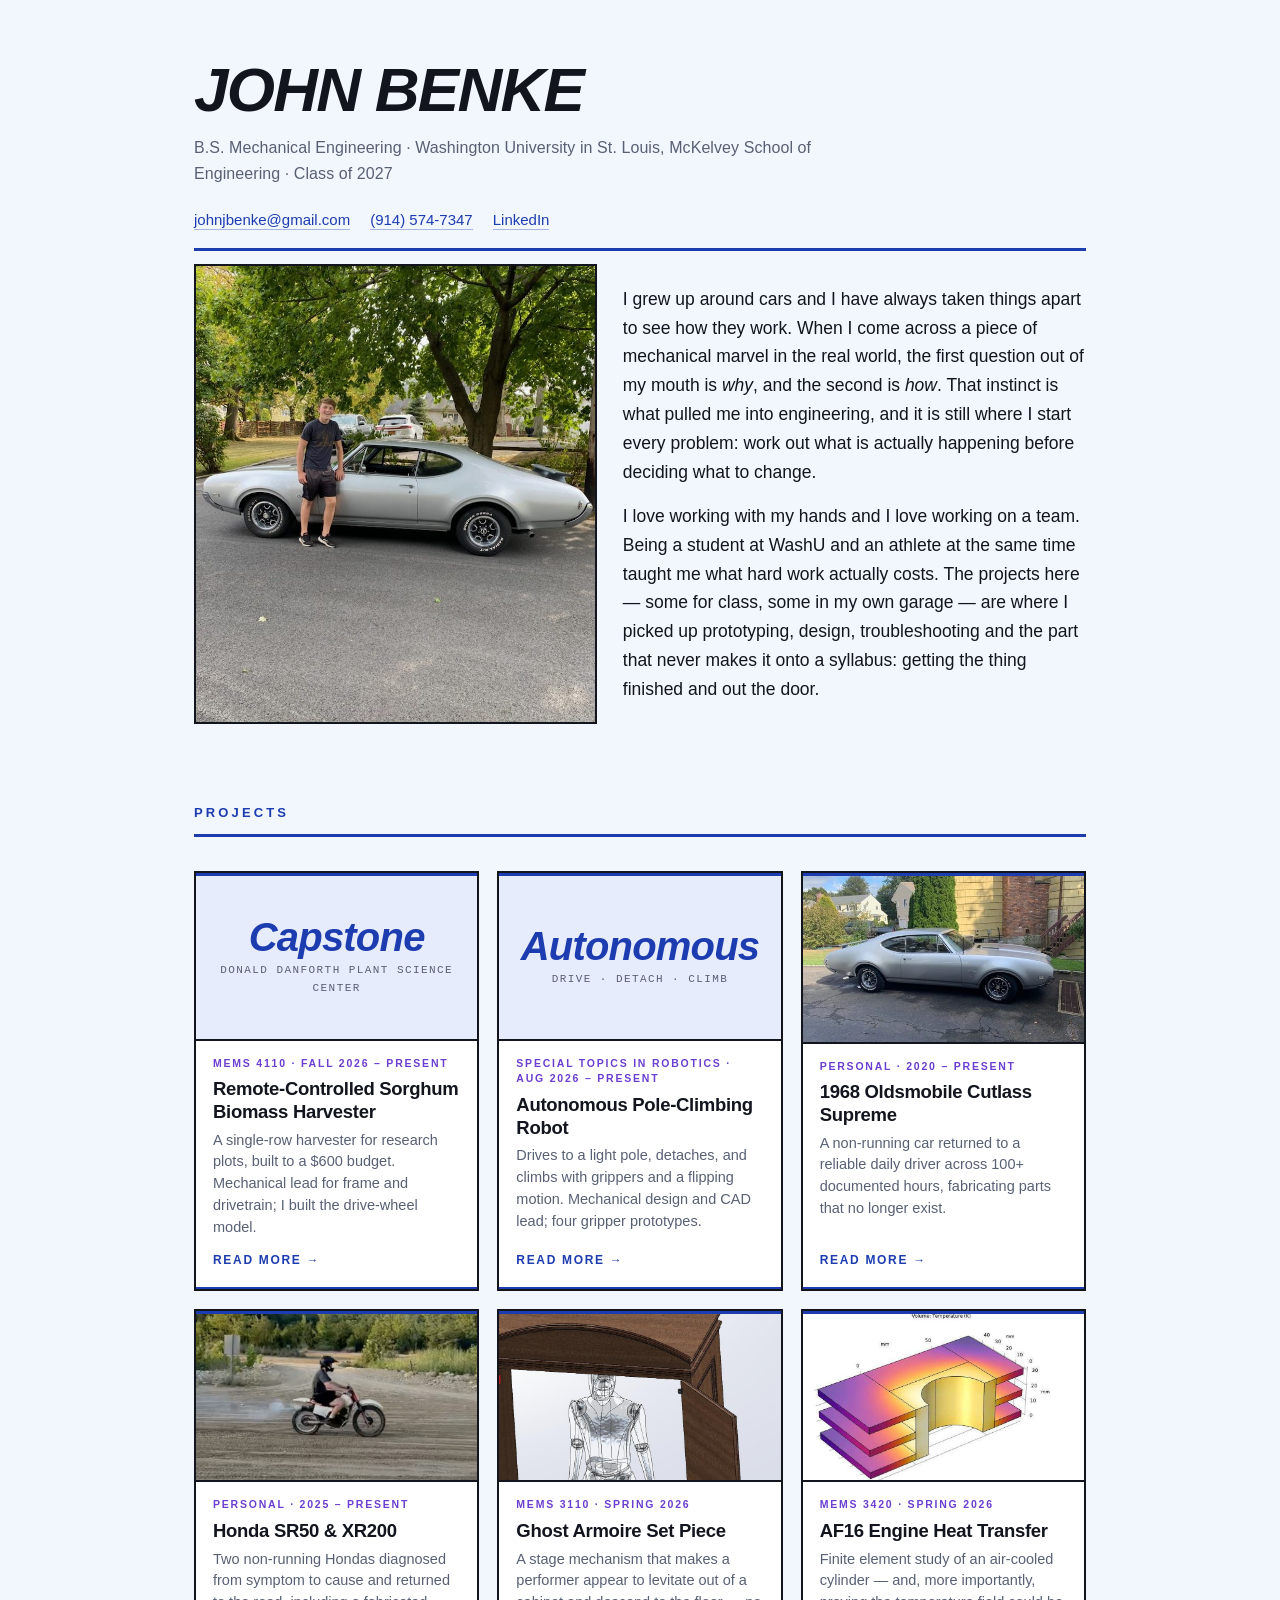
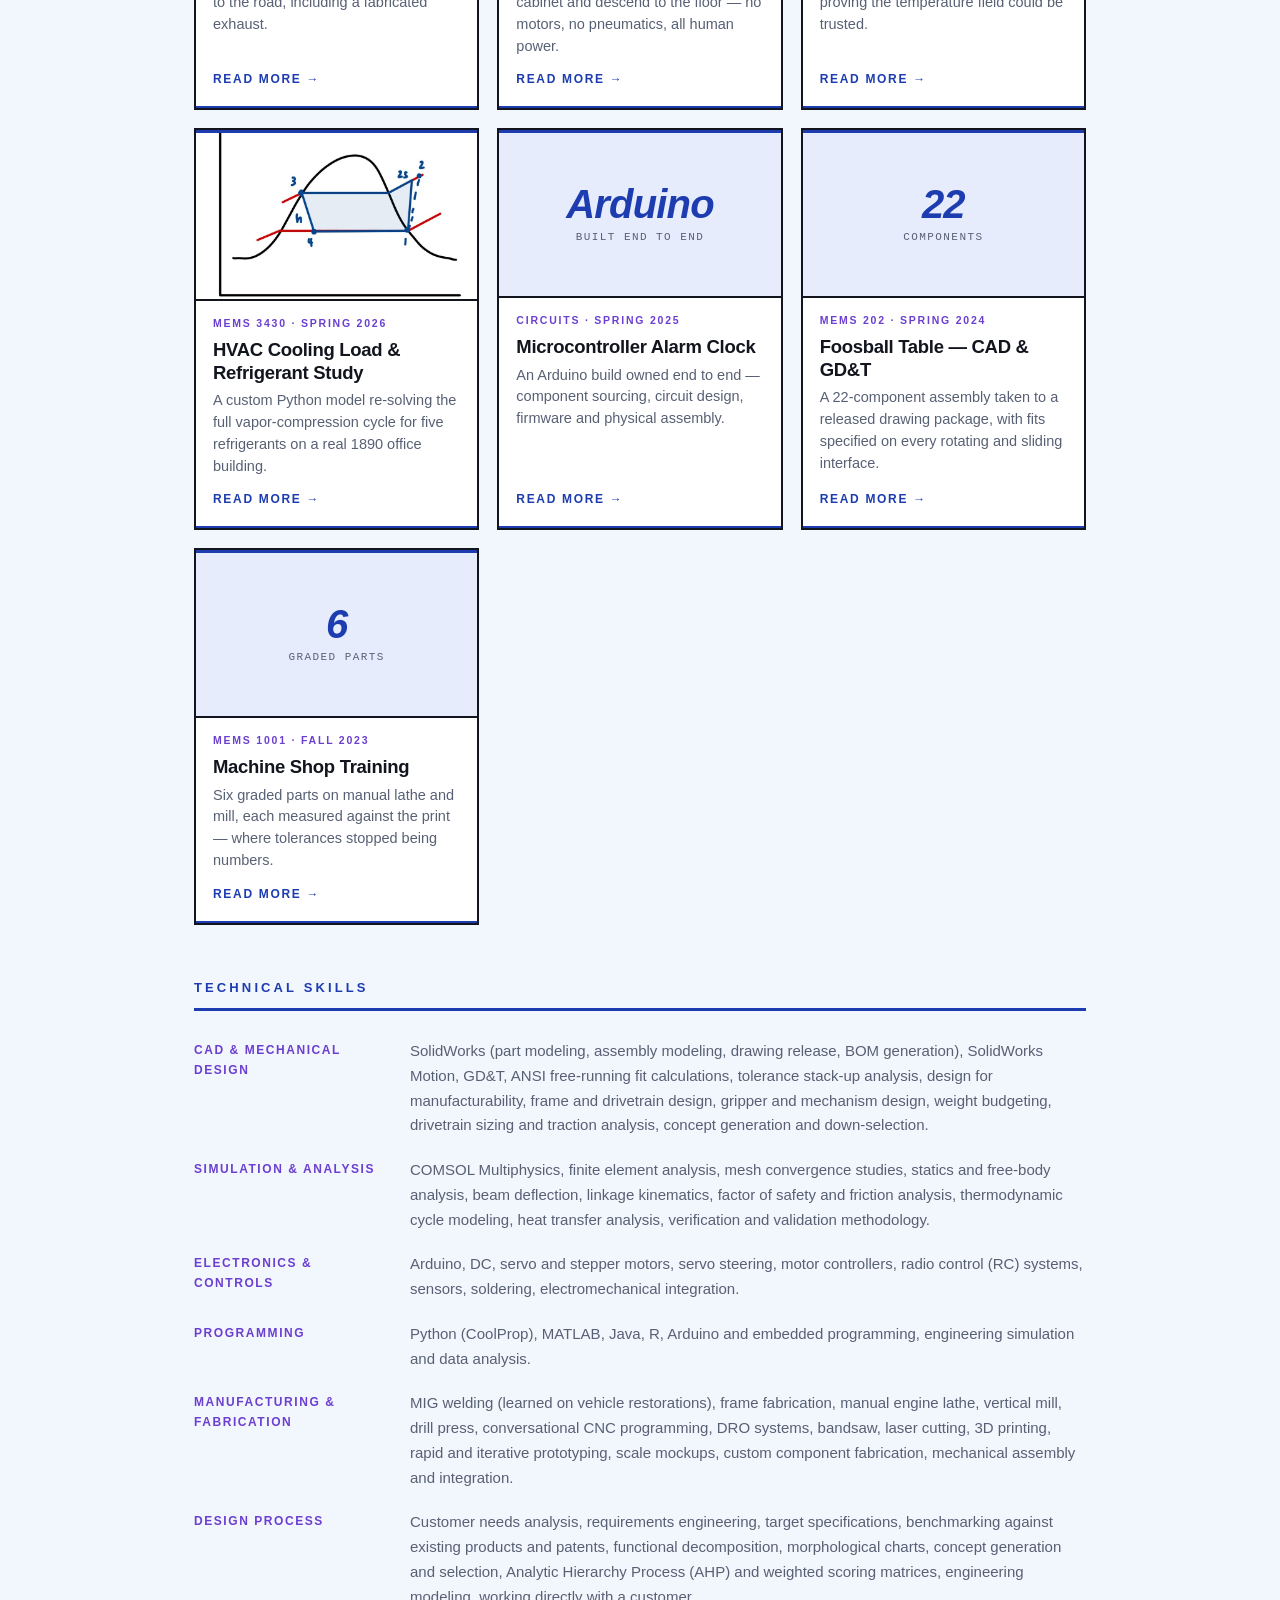
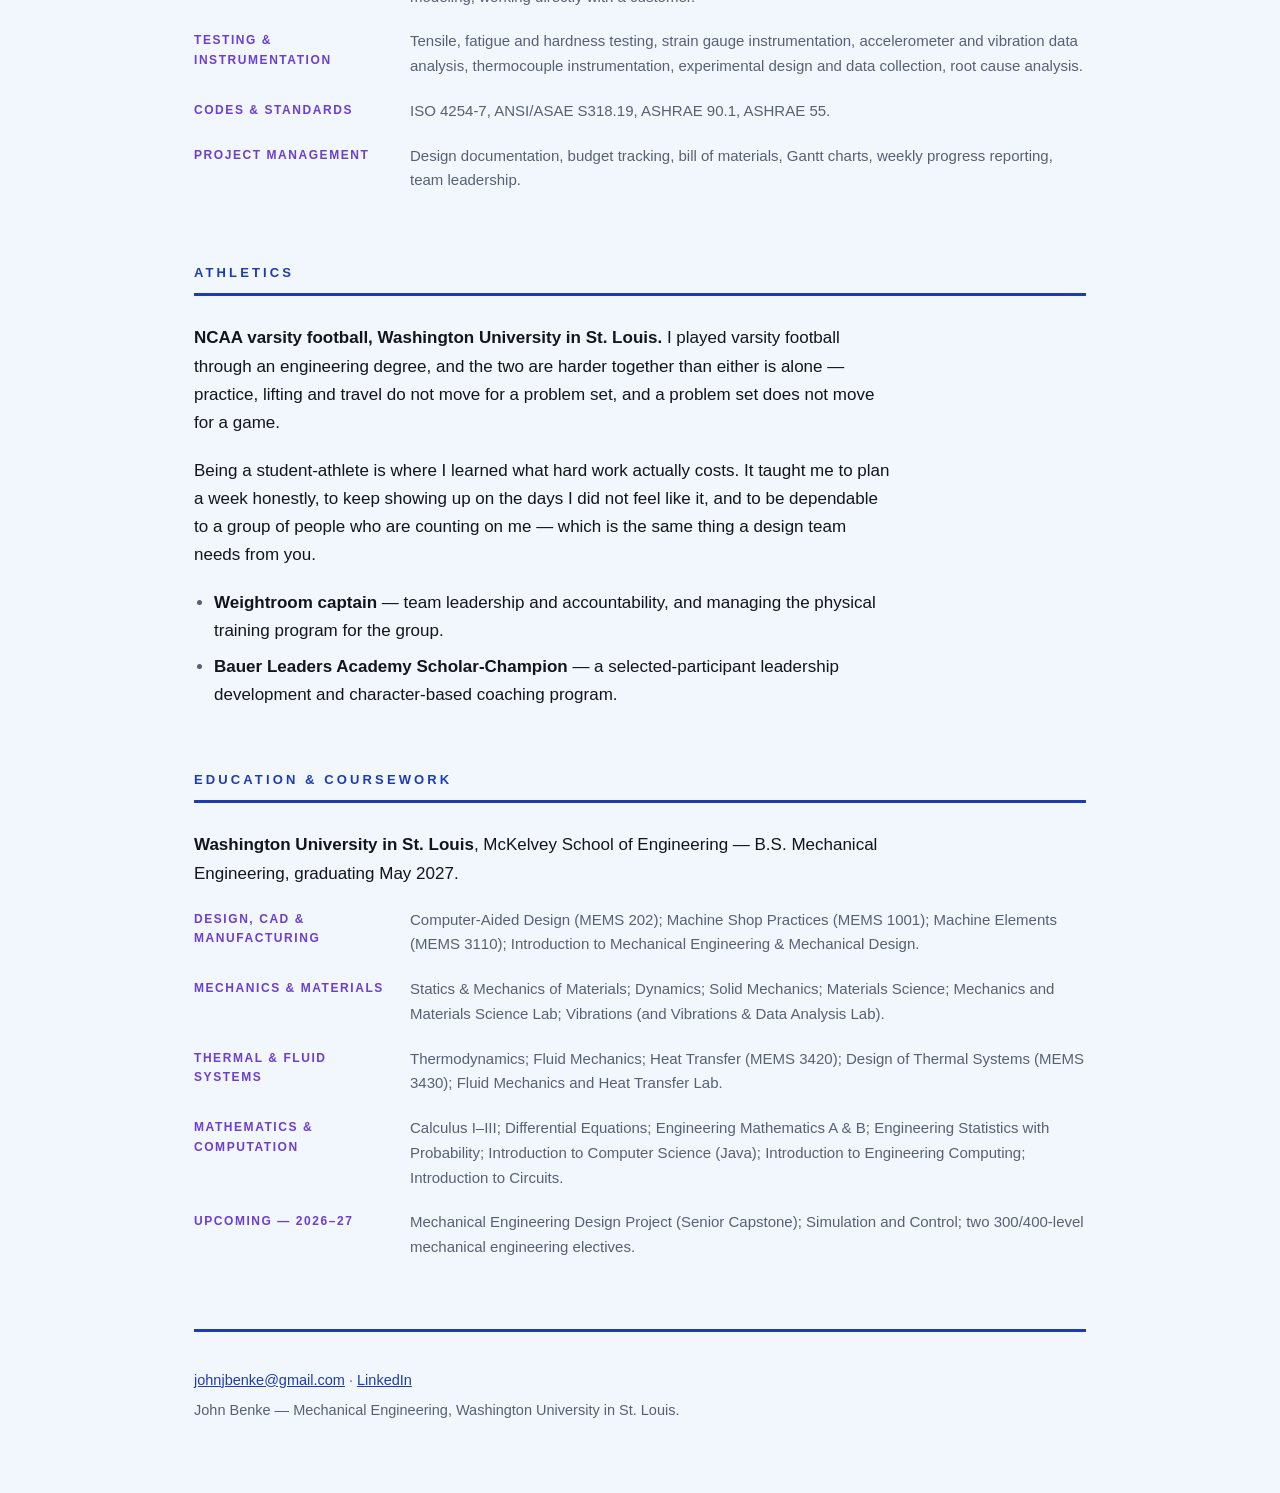
==== commit 4262b68a: "Update the harvester with the full project brief Retitles to Remote-Controlled Sorghum Biomass Harve" ====
--- a/index.html
+++ b/index.html
@@ -46,11 +46,11 @@
     <h2>Projects</h2>
     <ul class="cards">
       <li><a class="card" href="harvester.html">
-        <div class="stat"><b>Capstone</b><span>Danforth Plant Science Center</span></div>
-        <div class="body">
-          <p class="kicker">MEMS 4110 · Aug 2026 – present</p>
-          <h3>Remote-Controlled Biomass Harvester</h3>
-          <p>A sponsored capstone: a tank-steered harvester that cuts, grinds and stores sorghum for bioenergy or animal feed. Frame and drivetrain are mine.</p>
+        <div class="stat"><b>Capstone</b><span>Donald Danforth Plant Science Center</span></div>
+        <div class="body">
+          <p class="kicker">MEMS 4110 · Fall 2026 – present</p>
+          <h3>Remote-Controlled Sorghum Biomass Harvester</h3>
+          <p>A single-row harvester for research plots, built to a $600 budget. Mechanical lead for frame and drivetrain; I built the drive-wheel model.</p>
           <p class="more">Read more →</p>
         </div>
       </a></li>
@@ -145,8 +145,8 @@
         <dd>SolidWorks (part modeling, assembly modeling, drawing release, BOM generation),
         SolidWorks Motion, GD&amp;T, ANSI free-running fit calculations, tolerance stack-up
         analysis, design for manufacturability, frame and drivetrain design, gripper and
-        mechanism design, weight budgeting, requirements engineering, concept generation and
-        down-selection.</dd>
+        mechanism design, weight budgeting, drivetrain sizing and traction analysis, concept
+        generation and down-selection.</dd>
       </div>
       <div class="row">
         <dt>Simulation &amp; Analysis</dt>
@@ -174,9 +174,11 @@
       </div>
       <div class="row">
         <dt>Design Process</dt>
-        <dd>Customer needs analysis, target specifications, benchmarking against existing
-        products and patents, functional decomposition, morphological charts, concept generation
-        and selection.</dd>
+        <dd>Customer needs analysis, requirements engineering, target specifications,
+        benchmarking against existing products and patents, functional decomposition,
+        morphological charts, concept generation and selection, Analytic Hierarchy Process
+        (AHP) and weighted scoring matrices, engineering modeling, working directly with a
+        customer.</dd>
       </div>
       <div class="row">
         <dt>Testing &amp; Instrumentation</dt>
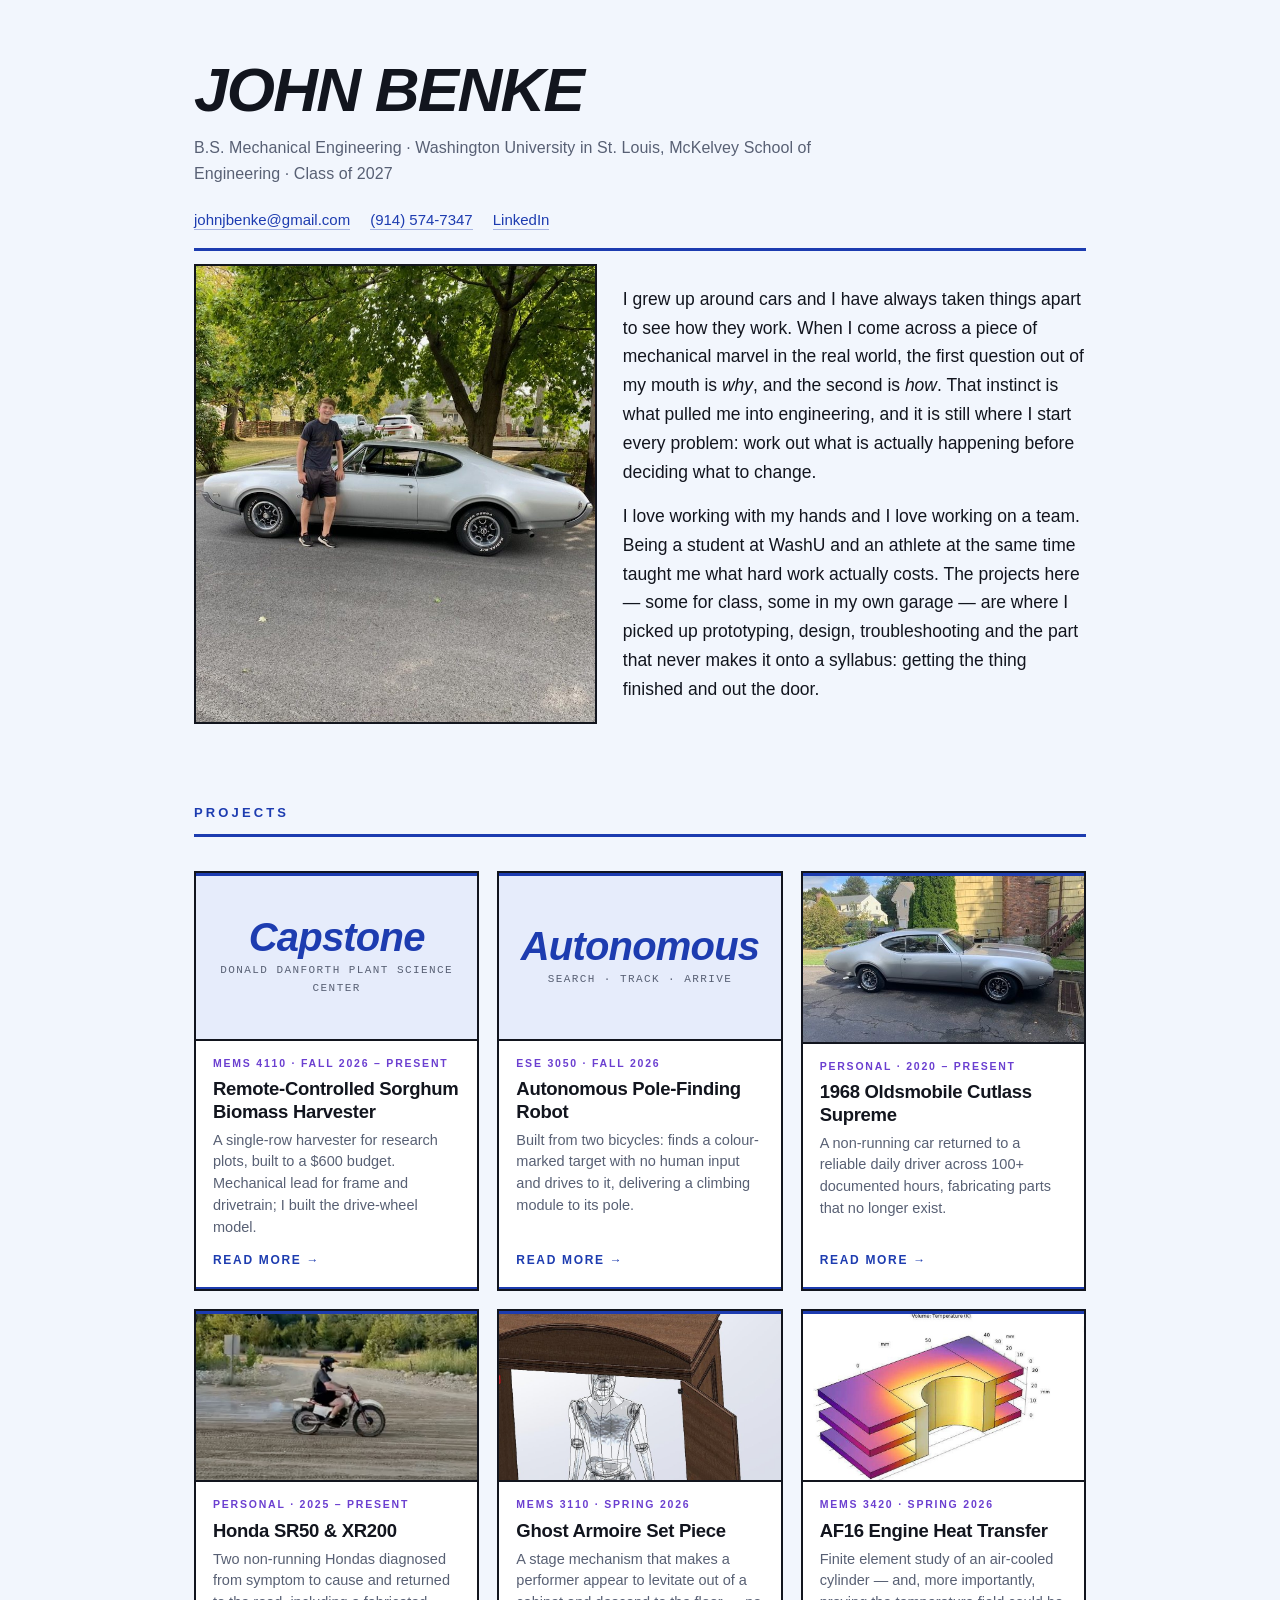
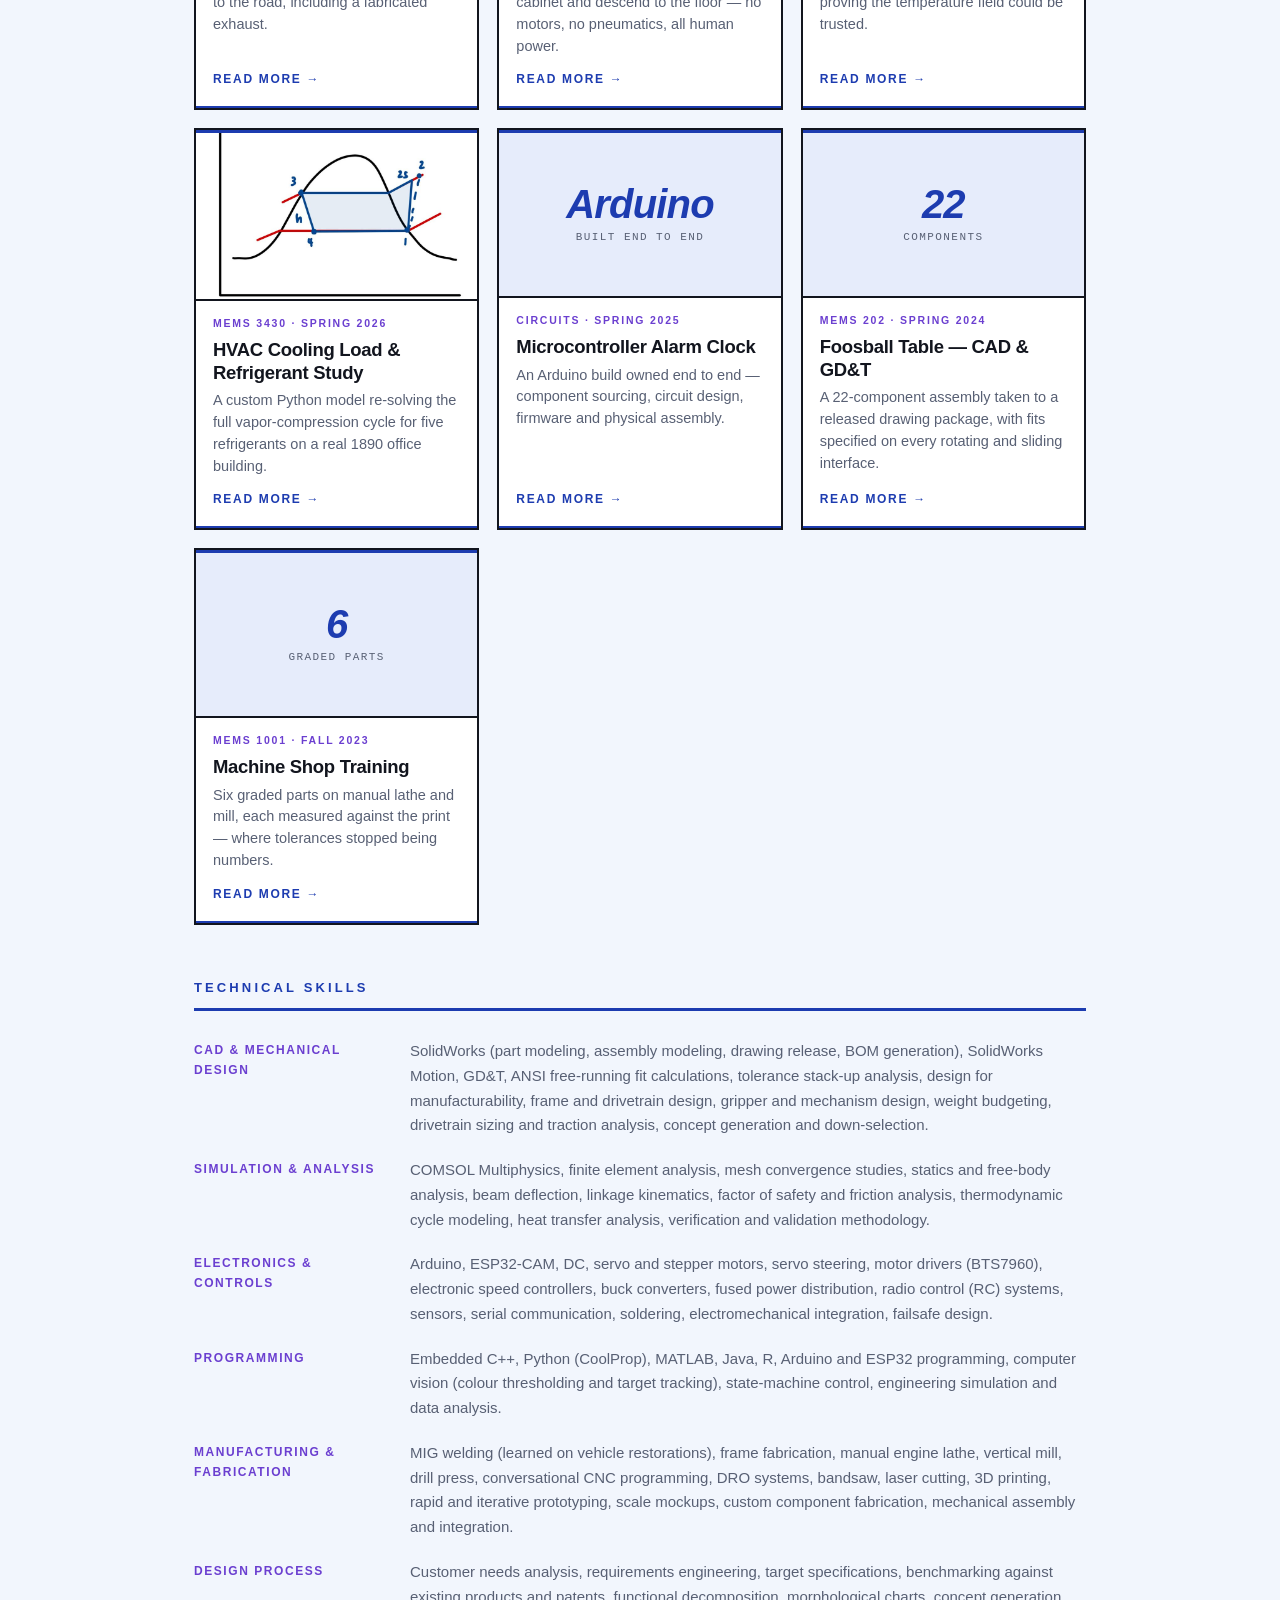
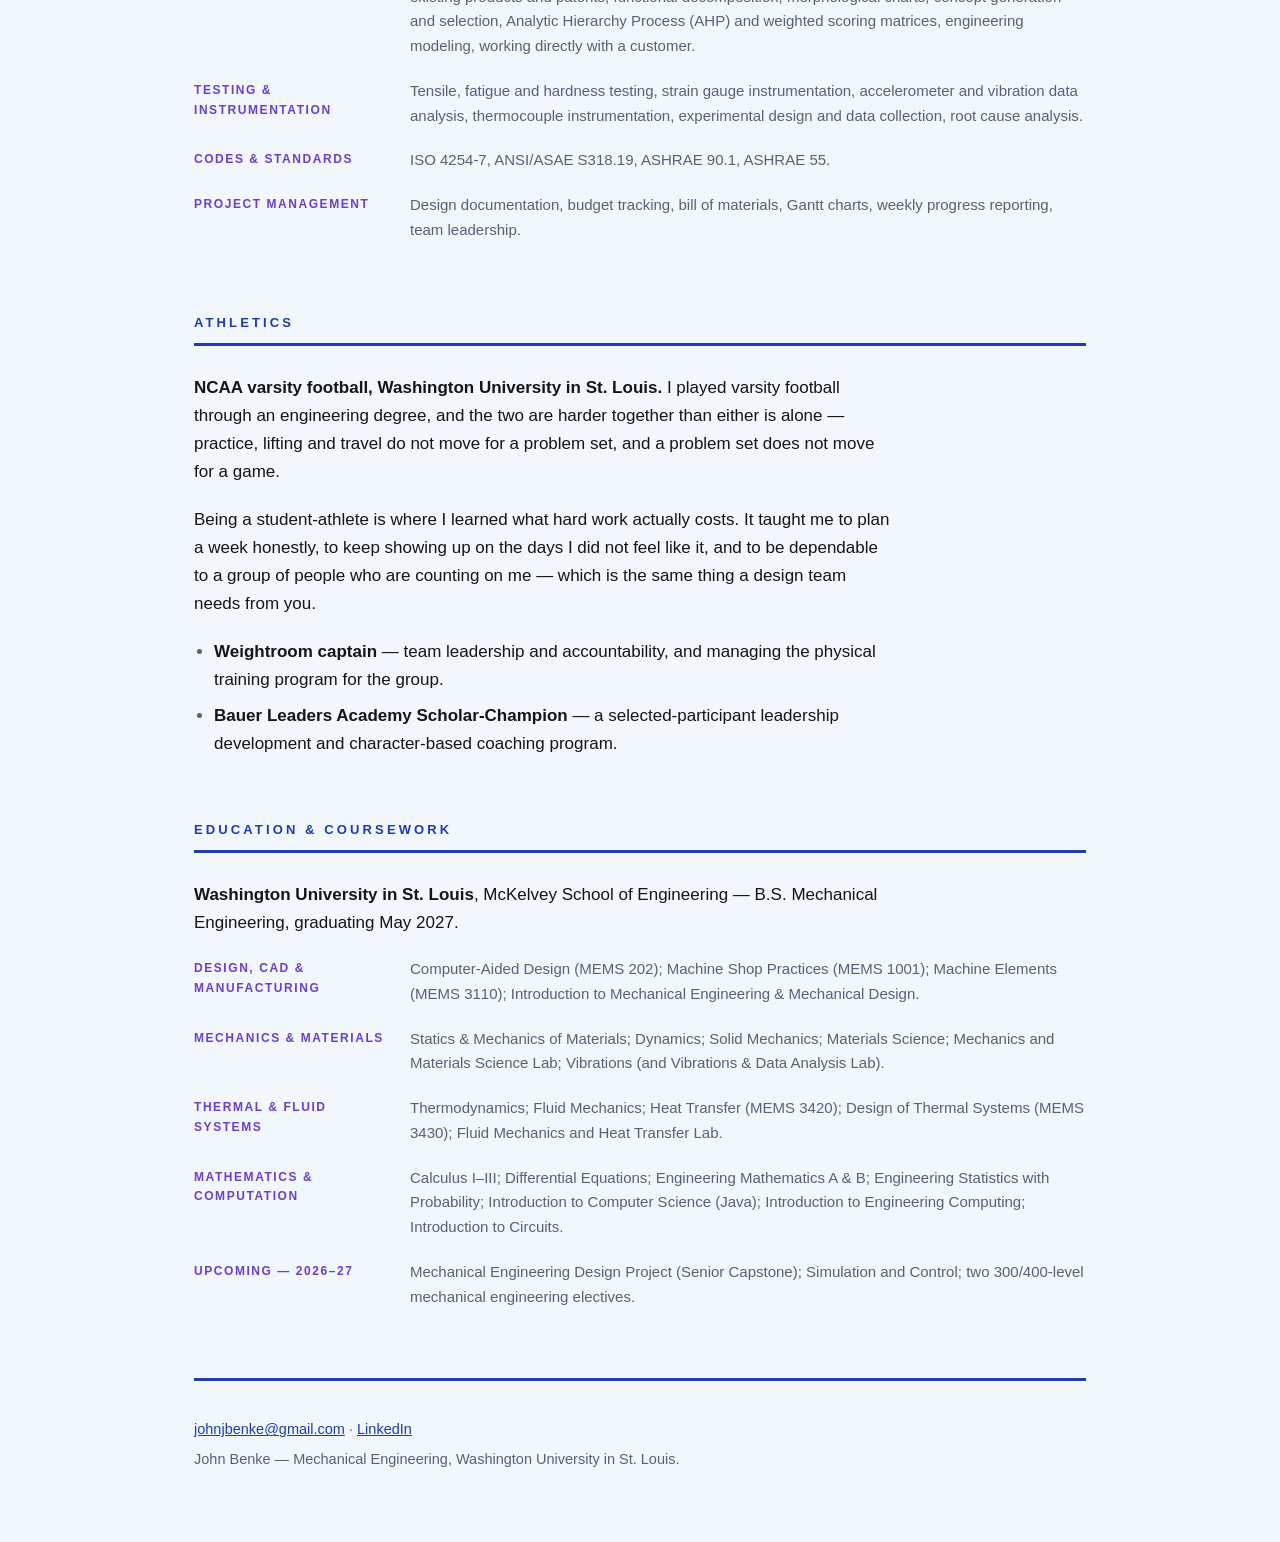
==== commit 472562e1: "Rewrite the robotics project around the robot John actually owns The team is building a two-part sys" ====
--- a/index.html
+++ b/index.html
@@ -54,12 +54,12 @@
           <p class="more">Read more →</p>
         </div>
       </a></li>
-      <li><a class="card" href="pole-climber.html">
-        <div class="stat"><b>Autonomous</b><span>drive · detach · climb</span></div>
-        <div class="body">
-          <p class="kicker">Special Topics in Robotics · Aug 2026 – present</p>
-          <h3>Autonomous Pole-Climbing Robot</h3>
-          <p>Drives to a light pole, detaches, and climbs with grippers and a flipping motion. Mechanical design and CAD lead; four gripper prototypes.</p>
+      <li><a class="card" href="pole-finder.html">
+        <div class="stat"><b>Autonomous</b><span>search · track · arrive</span></div>
+        <div class="body">
+          <p class="kicker">ESE 3050 · Fall 2026</p>
+          <h3>Autonomous Pole-Finding Robot</h3>
+          <p>Built from two bicycles: finds a colour-marked target with no human input and drives to it, delivering a climbing module to its pole.</p>
           <p class="more">Read more →</p>
         </div>
       </a></li>
@@ -157,13 +157,16 @@
       </div>
       <div class="row">
         <dt>Electronics &amp; Controls</dt>
-        <dd>Arduino, DC, servo and stepper motors, servo steering, motor controllers, radio
-        control (RC) systems, sensors, soldering, electromechanical integration.</dd>
+        <dd>Arduino, ESP32-CAM, DC, servo and stepper motors, servo steering, motor drivers
+        (BTS7960), electronic speed controllers, buck converters, fused power distribution,
+        radio control (RC) systems, sensors, serial communication, soldering, electromechanical
+        integration, failsafe design.</dd>
       </div>
       <div class="row">
         <dt>Programming</dt>
-        <dd>Python (CoolProp), MATLAB, Java, R, Arduino and embedded programming, engineering
-        simulation and data analysis.</dd>
+        <dd>Embedded C++, Python (CoolProp), MATLAB, Java, R, Arduino and ESP32 programming,
+        computer vision (colour thresholding and target tracking), state-machine control,
+        engineering simulation and data analysis.</dd>
       </div>
       <div class="row">
         <dt>Manufacturing &amp; Fabrication</dt>
